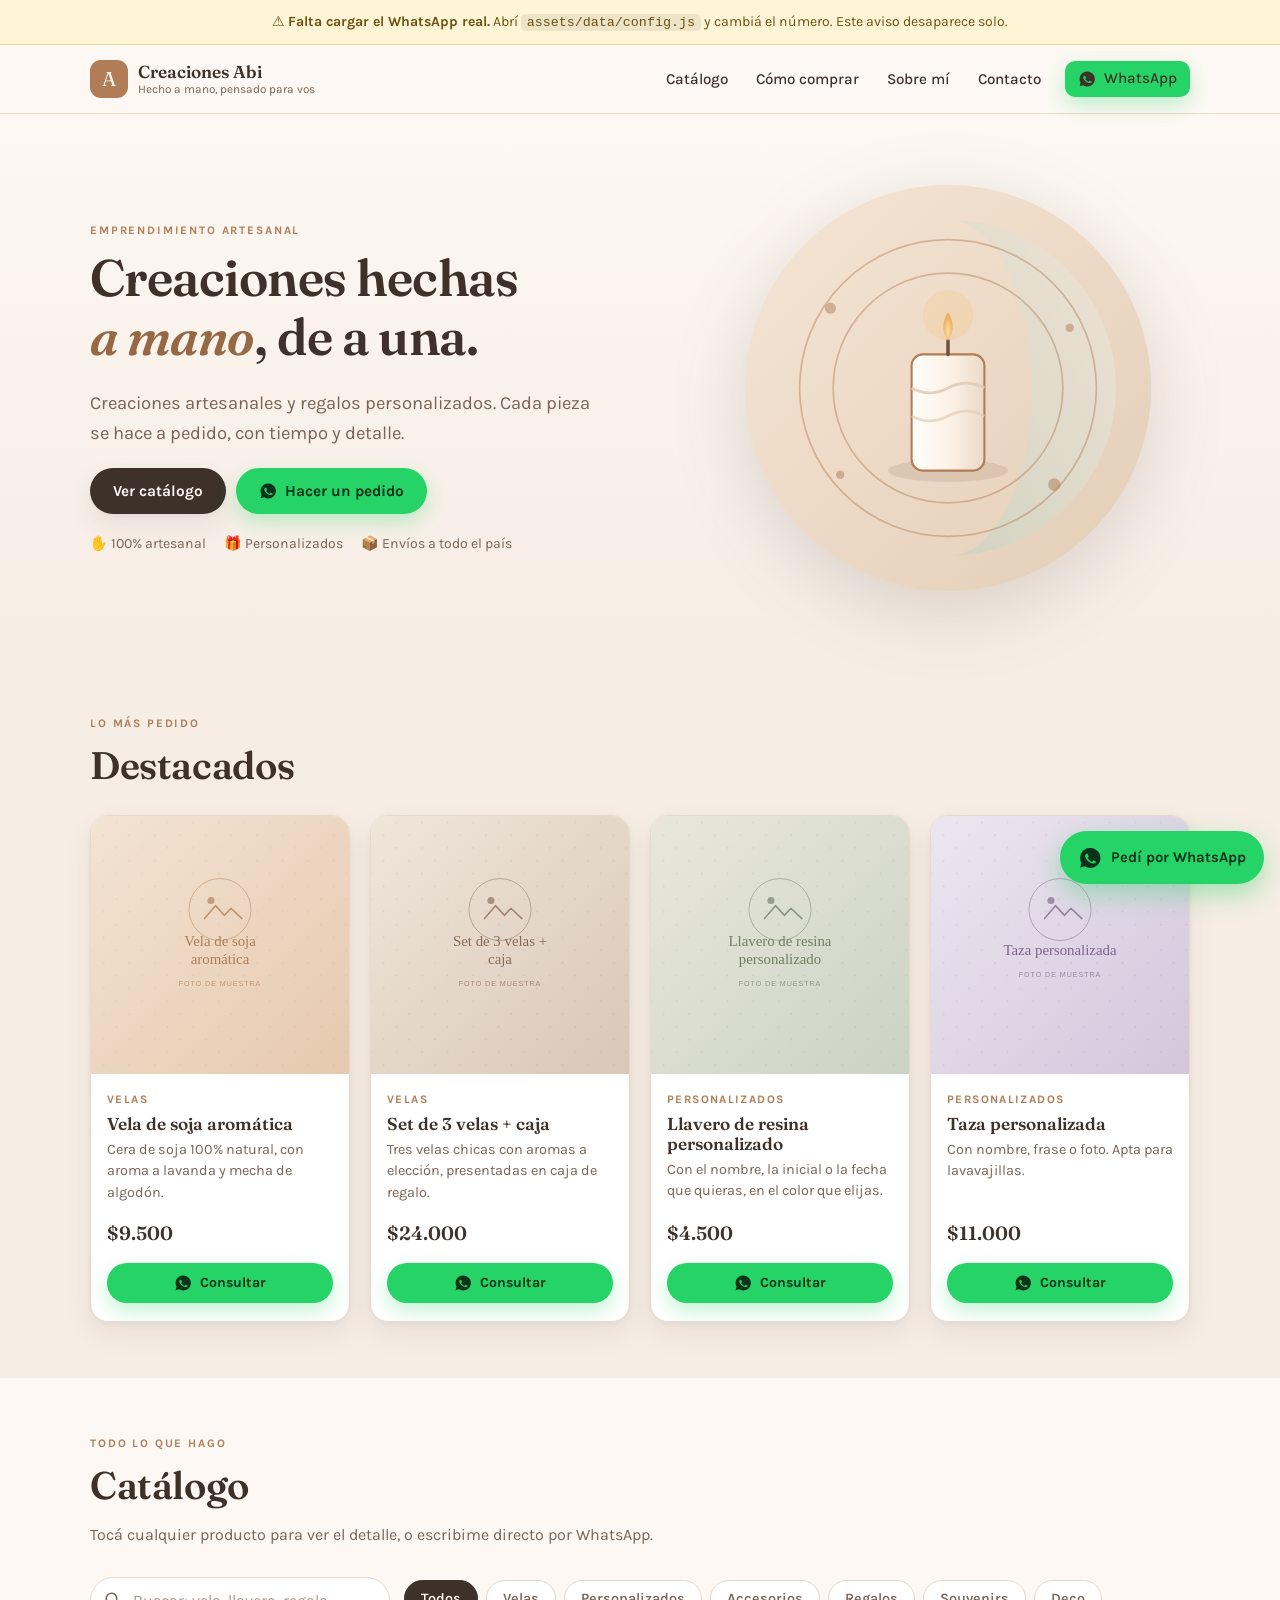
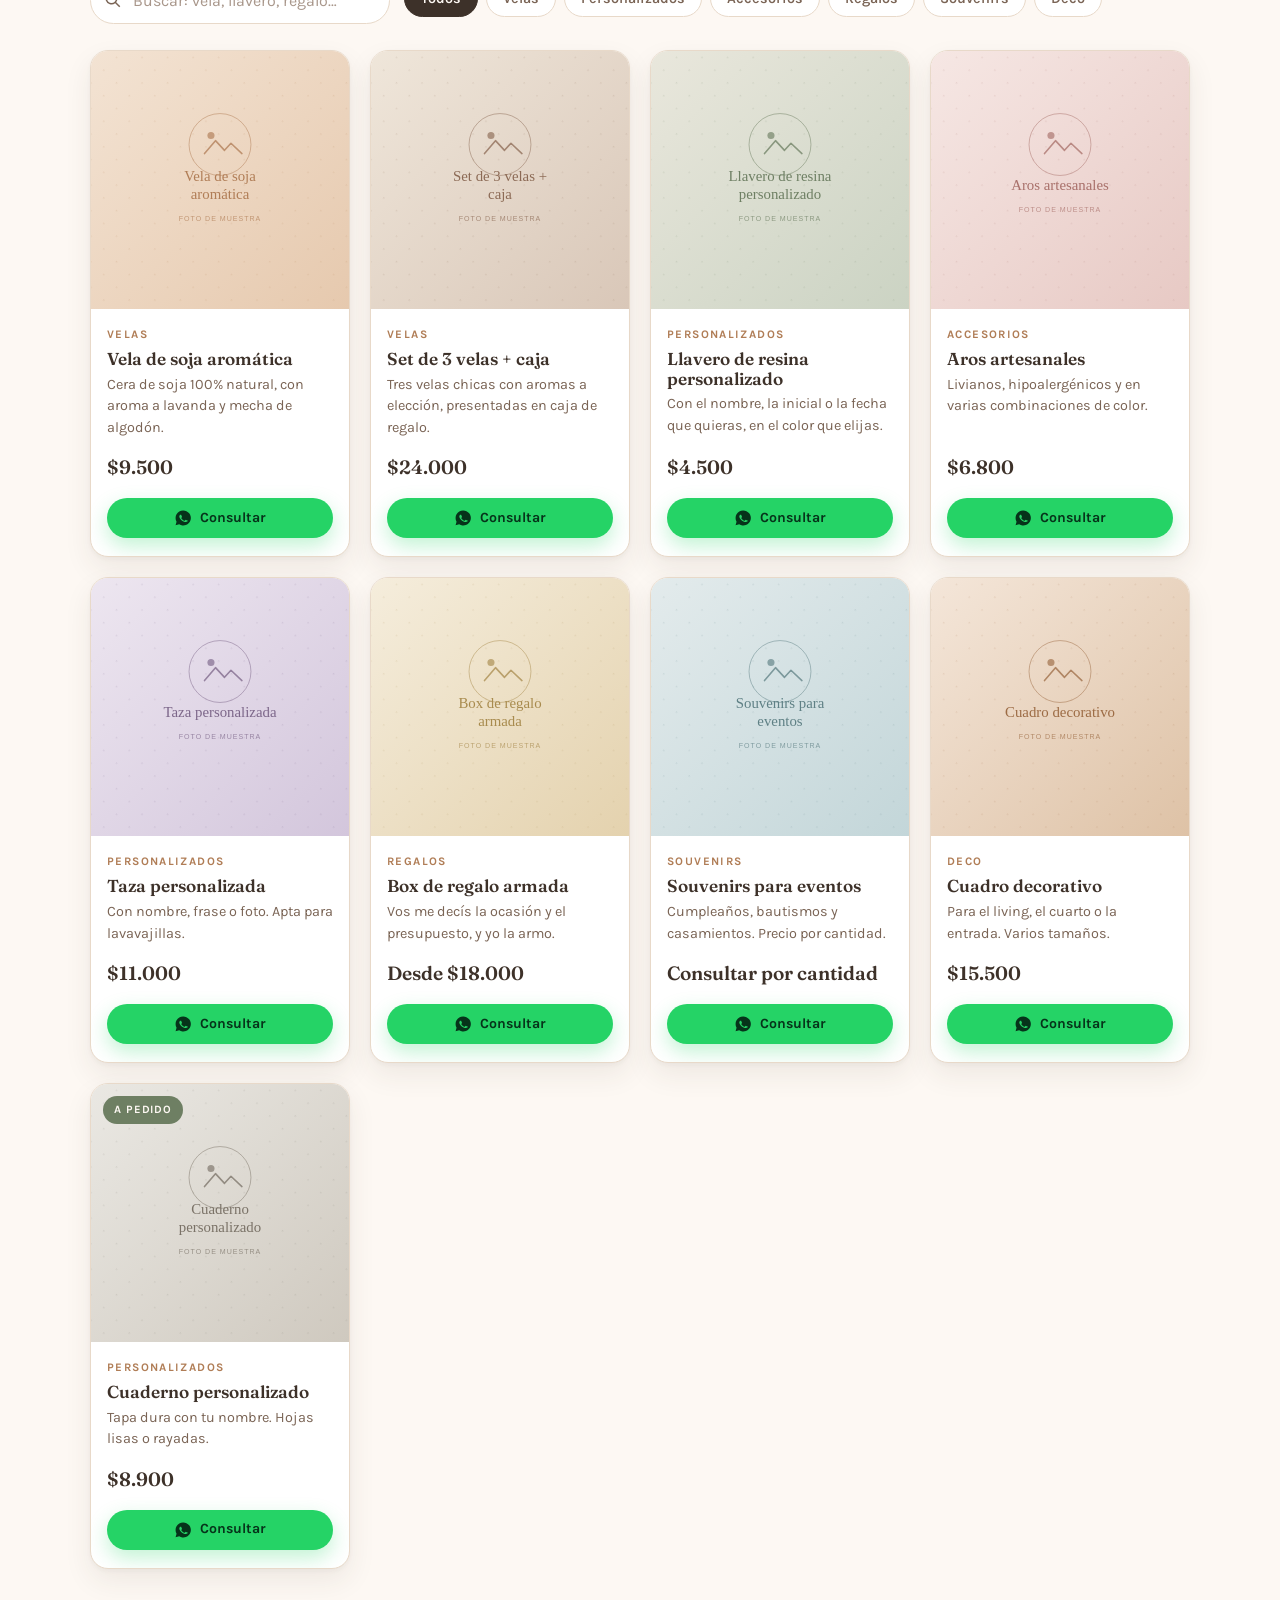
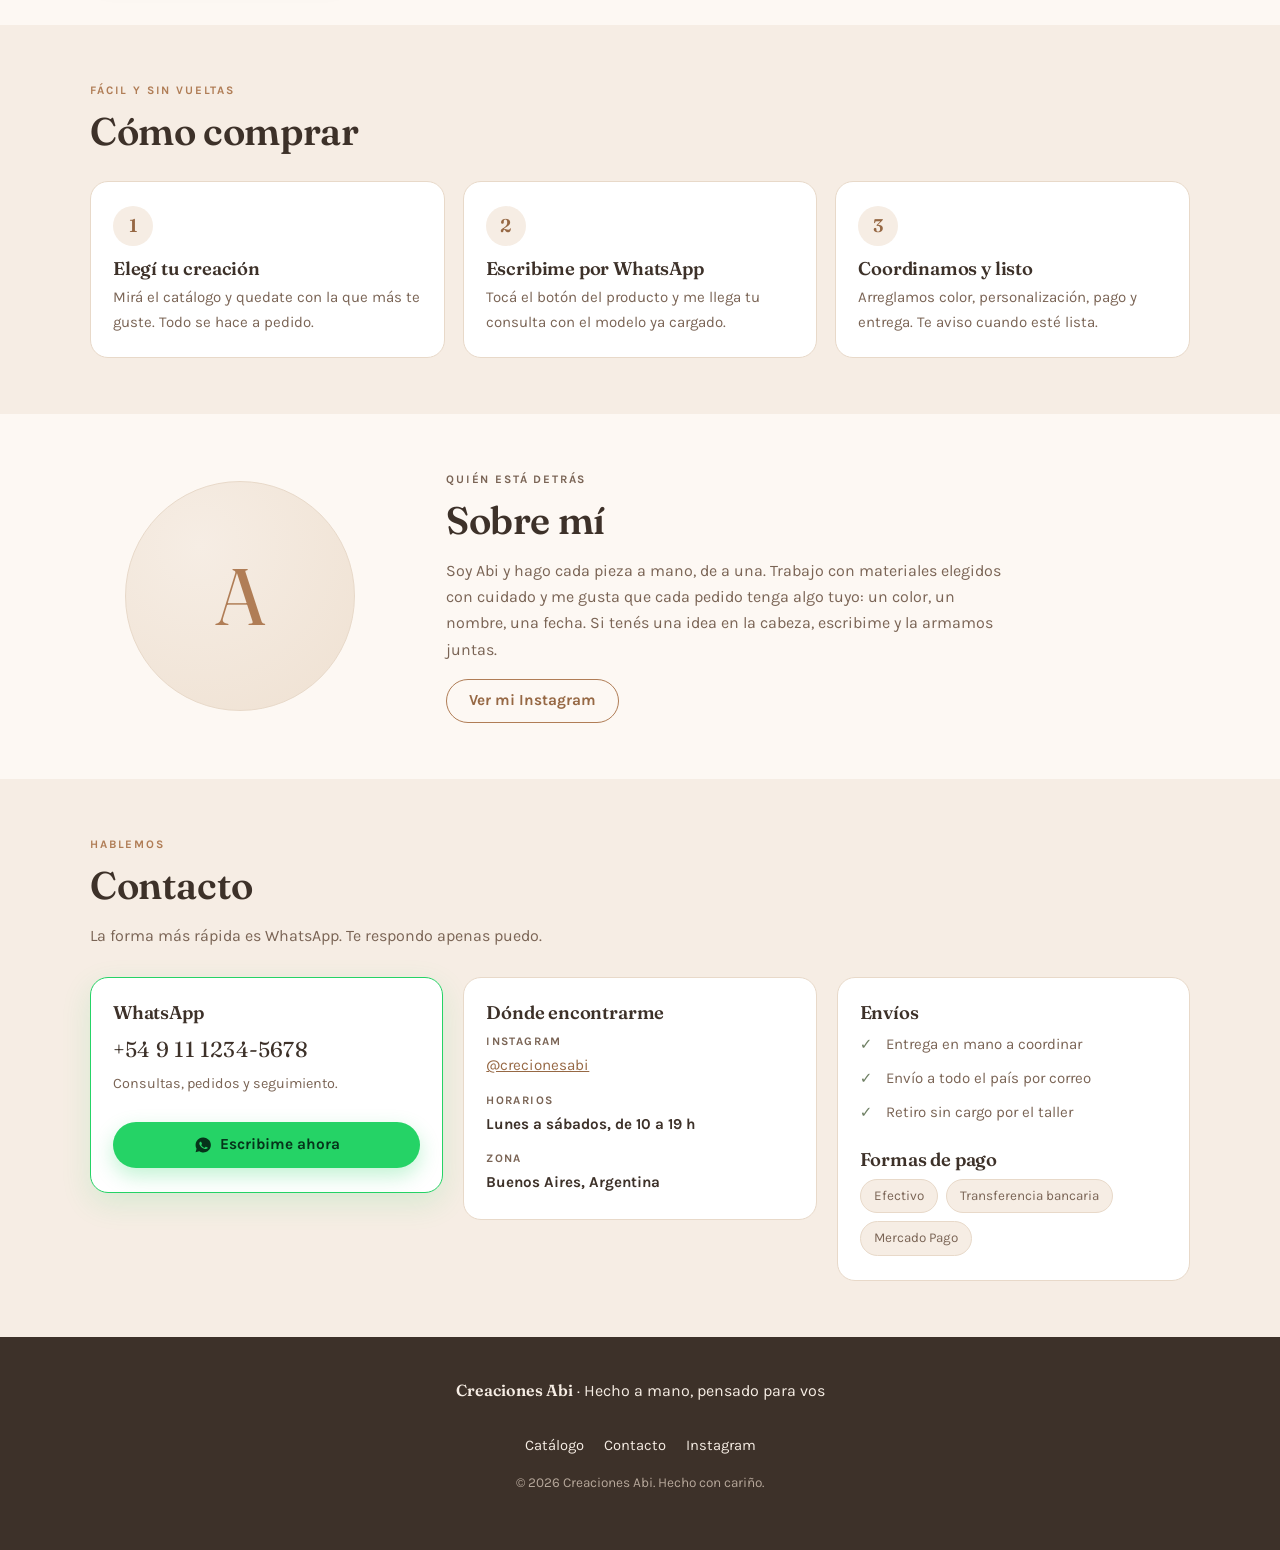
==== index.html @ c9ac09da "Sitio estático de catálogo con contacto por WhatsApp Página de una sola vista para el emprendimiento" ====
<!doctype html>
<html lang="es-AR">
<head>
<meta charset="utf-8">
<meta name="viewport" content="width=device-width, initial-scale=1, viewport-fit=cover">
<title>Creaciones Abi · Creaciones artesanales y regalos personalizados</title>
<meta name="description" content="Creaciones artesanales hechas a mano: velas, accesorios, personalizados y regalos. Pedidos y consultas por WhatsApp.">
<meta name="theme-color" content="#B07D56">
<link rel="icon" href="assets/img/favicon.svg" type="image/svg+xml">
<link rel="apple-touch-icon" href="assets/img/favicon.svg">
<link rel="canonical" href="https://creaciones-abi.vercel.app/">

<!-- Cómo se ve el link al compartirlo por WhatsApp / Instagram -->
<meta property="og:type" content="website">
<meta property="og:locale" content="es_AR">
<meta property="og:site_name" content="Creaciones Abi">
<meta property="og:title" content="Creaciones Abi · Hecho a mano, pensado para vos">
<meta property="og:description" content="Velas, accesorios y regalos personalizados hechos a mano. Mirá el catálogo y hacé tu pedido por WhatsApp.">
<meta property="og:url" content="https://creaciones-abi.vercel.app/">
<meta property="og:image" content="https://creaciones-abi.vercel.app/assets/img/og-image.svg">
<meta name="twitter:card" content="summary_large_image">

<link rel="preconnect" href="https://fonts.googleapis.com">
<link rel="preconnect" href="https://fonts.gstatic.com" crossorigin>
<link rel="stylesheet" href="https://fonts.googleapis.com/css2?family=Fraunces:opsz,wght@9..144,500;9..144,600&family=Karla:wght@400;500;600;700&display=swap">
<link rel="stylesheet" href="assets/css/styles.css">
</head>
<body>

<a class="skip-link" href="#catalogo">Ir al catálogo</a>

<!-- Aviso que solo se ve mientras el WhatsApp sea el de ejemplo -->
<div class="demo-banner" id="demoBanner" hidden>
  <p>⚠️ <strong>Falta cargar el WhatsApp real.</strong> Abrí <code>assets/data/config.js</code> y cambiá el número. Este aviso desaparece solo.</p>
</div>

<header class="site-header" id="inicio">
  <div class="container header-inner">
    <a class="brand" href="#inicio">
      <span class="brand-mark" aria-hidden="true">A</span>
      <span class="brand-text">
        <strong data-site="marca">Creaciones Abi</strong>
        <small data-site="tagline">Hecho a mano, pensado para vos</small>
      </span>
    </a>

    <button class="nav-toggle" id="navToggle" aria-expanded="false" aria-controls="navMenu" aria-label="Abrir menú">
      <span></span><span></span><span></span>
    </button>

    <nav class="nav" id="navMenu" aria-label="Navegación principal">
      <a href="#catalogo">Catálogo</a>
      <a href="#como-comprar">Cómo comprar</a>
      <a href="#sobre-mi">Sobre mí</a>
      <a href="#contacto">Contacto</a>
      <a class="btn btn-wa btn-sm" data-wa-general href="#contacto">
        <svg class="ico" viewBox="0 0 24 24" aria-hidden="true"><path d="M12 2a10 10 0 0 0-8.6 15l-1.3 4.6 4.8-1.3A10 10 0 1 0 12 2Zm5.5 14.2c-.2.6-1.2 1.2-1.7 1.2-.5.1-1 .2-3.2-.7-2.7-1.1-4.4-3.9-4.5-4-.1-.2-1-1.4-1-2.6s.6-1.8.9-2.1c.2-.2.5-.3.7-.3h.5c.2 0 .4 0 .6.5l.8 2c.1.2.1.4 0 .5l-.3.5-.4.4c-.1.1-.3.3-.1.6.2.3.8 1.3 1.7 2.1 1.1 1 2 1.3 2.3 1.4.3.1.4.1.6-.1l.9-1c.2-.2.4-.2.6-.1l2 .9c.2.1.4.2.4.3.1.1.1.5-.1 1Z"/></svg>
        WhatsApp
      </a>
    </nav>
  </div>
</header>

<main>

  <!-- ============ HERO ============ -->
  <section class="hero">
    <div class="container hero-inner">
      <div class="hero-copy">
        <p class="eyebrow">Emprendimiento artesanal</p>
        <h1>Creaciones hechas <em>a mano</em>, de a una.</h1>
        <p class="lead" data-site="descripcion">Creaciones artesanales y regalos personalizados. Cada pieza se hace a pedido, con tiempo y detalle.</p>
        <div class="hero-actions">
          <a class="btn btn-primary" href="#catalogo">Ver catálogo</a>
          <a class="btn btn-wa" data-wa-general href="#">
            <svg class="ico" viewBox="0 0 24 24" aria-hidden="true"><path d="M12 2a10 10 0 0 0-8.6 15l-1.3 4.6 4.8-1.3A10 10 0 1 0 12 2Zm5.5 14.2c-.2.6-1.2 1.2-1.7 1.2-.5.1-1 .2-3.2-.7-2.7-1.1-4.4-3.9-4.5-4-.1-.2-1-1.4-1-2.6s.6-1.8.9-2.1c.2-.2.5-.3.7-.3h.5c.2 0 .4 0 .6.5l.8 2c.1.2.1.4 0 .5l-.3.5-.4.4c-.1.1-.3.3-.1.6.2.3.8 1.3 1.7 2.1 1.1 1 2 1.3 2.3 1.4.3.1.4.1.6-.1l.9-1c.2-.2.4-.2.6-.1l2 .9c.2.1.4.2.4.3.1.1.1.5-.1 1Z"/></svg>
            Hacer un pedido
          </a>
        </div>
        <ul class="hero-badges">
          <li>✋ 100% artesanal</li>
          <li>🎁 Personalizados</li>
          <li>📦 Envíos a todo el país</li>
        </ul>
      </div>
      <div class="hero-art">
        <img src="assets/img/hero.svg" alt="" width="600" height="600" aria-hidden="true">
      </div>
    </div>
  </section>

  <!-- ============ DESTACADOS ============ -->
  <section class="section section-alt" id="destacados" hidden>
    <div class="container">
      <header class="section-head">
        <p class="eyebrow">Lo más pedido</p>
        <h2>Destacados</h2>
      </header>
      <div class="grid" id="gridDestacados"></div>
    </div>
  </section>

  <!-- ============ CATÁLOGO ============ -->
  <section class="section" id="catalogo">
    <div class="container">
      <header class="section-head">
        <p class="eyebrow">Todo lo que hago</p>
        <h2>Catálogo</h2>
        <p class="section-sub">Tocá cualquier producto para ver el detalle, o escribime directo por WhatsApp.</p>
      </header>

      <div class="toolbar">
        <div class="search">
          <svg class="ico" viewBox="0 0 24 24" aria-hidden="true"><path d="M10 2a8 8 0 1 0 4.9 14.3l5.4 5.4 1.4-1.4-5.4-5.4A8 8 0 0 0 10 2Zm0 2a6 6 0 1 1 0 12 6 6 0 0 1 0-12Z"/></svg>
          <label class="sr-only" for="buscador">Buscar productos</label>
          <input type="search" id="buscador" placeholder="Buscar: vela, llavero, regalo…" autocomplete="off">
        </div>
        <div class="filtros" id="filtros" role="group" aria-label="Filtrar por categoría"></div>
      </div>

      <div class="grid" id="gridCatalogo" aria-live="polite"></div>
      <p class="empty" id="sinResultados" hidden>No encontré nada con esa búsqueda. Probá con otra palabra o <a data-wa-general href="#">escribime por WhatsApp</a>.</p>
    </div>
  </section>

  <!-- ============ CÓMO COMPRAR ============ -->
  <section class="section section-alt" id="como-comprar">
    <div class="container">
      <header class="section-head">
        <p class="eyebrow">Fácil y sin vueltas</p>
        <h2>Cómo comprar</h2>
      </header>
      <ol class="pasos" id="pasos"></ol>
    </div>
  </section>

  <!-- ============ SOBRE MÍ ============ -->
  <section class="section" id="sobre-mi">
    <div class="container sobre-inner">
      <div class="sobre-art" aria-hidden="true"><span>A</span></div>
      <div class="sobre-copy">
        <p class="eyebrow">Quién está detrás</p>
        <h2>Sobre mí</h2>
        <p data-site="sobreMi"></p>
        <a class="btn btn-ghost" data-ig href="#" target="_blank" rel="noopener">Ver mi Instagram</a>
      </div>
    </div>
  </section>

  <!-- ============ CONTACTO ============ -->
  <section class="section section-contacto" id="contacto">
    <div class="container">
      <header class="section-head">
        <p class="eyebrow">Hablemos</p>
        <h2>Contacto</h2>
        <p class="section-sub">La forma más rápida es WhatsApp. Te respondo apenas puedo.</p>
      </header>

      <div class="contacto-grid">
        <div class="card-contacto destacada">
          <h3>WhatsApp</h3>
          <p class="wa-num" data-wa-display>—</p>
          <p class="muted">Consultas, pedidos y seguimiento.</p>
          <a class="btn btn-wa btn-block" data-wa-general href="#">
            <svg class="ico" viewBox="0 0 24 24" aria-hidden="true"><path d="M12 2a10 10 0 0 0-8.6 15l-1.3 4.6 4.8-1.3A10 10 0 1 0 12 2Zm5.5 14.2c-.2.6-1.2 1.2-1.7 1.2-.5.1-1 .2-3.2-.7-2.7-1.1-4.4-3.9-4.5-4-.1-.2-1-1.4-1-2.6s.6-1.8.9-2.1c.2-.2.5-.3.7-.3h.5c.2 0 .4 0 .6.5l.8 2c.1.2.1.4 0 .5l-.3.5-.4.4c-.1.1-.3.3-.1.6.2.3.8 1.3 1.7 2.1 1.1 1 2 1.3 2.3 1.4.3.1.4.1.6-.1l.9-1c.2-.2.4-.2.6-.1l2 .9c.2.1.4.2.4.3.1.1.1.5-.1 1Z"/></svg>
            Escribime ahora
          </a>
        </div>

        <div class="card-contacto">
          <h3>Dónde encontrarme</h3>
          <ul class="datos">
            <li><span>Instagram</span> <a data-ig href="#" target="_blank" rel="noopener">@crecionesabi</a></li>
            <li><span>Horarios</span> <b data-site="horarios"></b></li>
            <li><span>Zona</span> <b data-site="ubicacion"></b></li>
            <li data-email-row hidden><span>Email</span> <a data-email href="#"></a></li>
          </ul>
        </div>

        <div class="card-contacto">
          <h3>Envíos</h3>
          <ul class="checks" id="listaEnvios"></ul>
          <h3 class="mt">Formas de pago</h3>
          <ul class="chips" id="listaPagos"></ul>
        </div>
      </div>
    </div>
  </section>
</main>

<footer class="site-footer">
  <div class="container footer-inner">
    <p><strong data-site="marca"></strong> · <span data-site="tagline"></span></p>
    <nav class="footer-links" aria-label="Enlaces del pie">
      <a href="#catalogo">Catálogo</a>
      <a href="#contacto">Contacto</a>
      <a data-ig href="#" target="_blank" rel="noopener">Instagram</a>
    </nav>
    <p class="muted small">© <span id="anio"></span> <span data-site="marca"></span>. Hecho con cariño.</p>
  </div>
</footer>

<!-- Botón flotante de WhatsApp -->
<a class="fab-wa" data-wa-general href="#" aria-label="Escribir por WhatsApp">
  <svg viewBox="0 0 24 24" aria-hidden="true"><path d="M12 2a10 10 0 0 0-8.6 15l-1.3 4.6 4.8-1.3A10 10 0 1 0 12 2Zm5.5 14.2c-.2.6-1.2 1.2-1.7 1.2-.5.1-1 .2-3.2-.7-2.7-1.1-4.4-3.9-4.5-4-.1-.2-1-1.4-1-2.6s.6-1.8.9-2.1c.2-.2.5-.3.7-.3h.5c.2 0 .4 0 .6.5l.8 2c.1.2.1.4 0 .5l-.3.5-.4.4c-.1.1-.3.3-.1.6.2.3.8 1.3 1.7 2.1 1.1 1 2 1.3 2.3 1.4.3.1.4.1.6-.1l.9-1c.2-.2.4-.2.6-.1l2 .9c.2.1.4.2.4.3.1.1.1.5-.1 1Z"/></svg>
  <span>Pedí por WhatsApp</span>
</a>

<!-- Detalle del producto -->
<div class="modal" id="modal" hidden>
  <div class="modal-backdrop" data-cerrar></div>
  <div class="modal-box" role="dialog" aria-modal="true" aria-labelledby="modalTitulo">
    <button class="modal-close" data-cerrar aria-label="Cerrar">&times;</button>
    <div class="modal-media"><img id="modalImg" src="" alt=""></div>
    <div class="modal-body">
      <p class="cat" id="modalCat"></p>
      <h3 id="modalTitulo"></h3>
      <p class="precio" id="modalPrecio"></p>
      <p id="modalDetalle"></p>
      <ul class="chips" id="modalTags"></ul>
      <a class="btn btn-wa btn-block" id="modalWa" href="#">
        <svg class="ico" viewBox="0 0 24 24" aria-hidden="true"><path d="M12 2a10 10 0 0 0-8.6 15l-1.3 4.6 4.8-1.3A10 10 0 1 0 12 2Zm5.5 14.2c-.2.6-1.2 1.2-1.7 1.2-.5.1-1 .2-3.2-.7-2.7-1.1-4.4-3.9-4.5-4-.1-.2-1-1.4-1-2.6s.6-1.8.9-2.1c.2-.2.5-.3.7-.3h.5c.2 0 .4 0 .6.5l.8 2c.1.2.1.4 0 .5l-.3.5-.4.4c-.1.1-.3.3-.1.6.2.3.8 1.3 1.7 2.1 1.1 1 2 1.3 2.3 1.4.3.1.4.1.6-.1l.9-1c.2-.2.4-.2.6-.1l2 .9c.2.1.4.2.4.3.1.1.1.5-.1 1Z"/></svg>
        Consultar por WhatsApp
      </a>
    </div>
  </div>
</div>

<script src="assets/data/config.js"></script>
<script src="assets/data/productos.js"></script>
<script src="assets/js/app.js"></script>
</body>
</html>
---- assets/css/styles.css ----
/* =============================================================
   Creaciones Abi — hoja de estilos
   Paleta y medidas en las variables de :root (línea de abajo).
   Cambiando esos colores cambia todo el sitio de una.
   ============================================================= */

:root {
  --crema:        #FDF8F3;
  --crema-2:      #F6EDE4;
  --crema-3:      #EFE1D2;
  --terracota:    #B07D56;
  --terracota-2:  #966844;
  --tinta:        #3D3129;
  --tinta-suave:  #7A6455;
  --salvia:       #6E7F63;
  --wa:           #25D366;
  --wa-2:         #14a84a;
  --blanco:       #FFFFFF;
  --borde:        #E8D9C9;

  --radio:        18px;
  --radio-sm:     12px;
  --sombra:       0 2px 4px rgba(61,49,41,.04), 0 12px 28px rgba(61,49,41,.08);
  --sombra-alta:  0 8px 16px rgba(61,49,41,.08), 0 24px 48px rgba(61,49,41,.14);
  --ancho:        1140px;
  --header-h:     68px;

  --sans: "Karla", system-ui, -apple-system, "Segoe UI", Roboto, sans-serif;
  --serif: "Fraunces", Georgia, "Times New Roman", serif;

  color-scheme: light;
}

*, *::before, *::after { box-sizing: border-box; }

html { scroll-behavior: smooth; scroll-padding-top: calc(var(--header-h) + 12px); }
@media (prefers-reduced-motion: reduce) {
  html { scroll-behavior: auto; }
  *, *::before, *::after { animation-duration: .001ms !important; transition-duration: .001ms !important; }
}

body {
  margin: 0;
  font-family: var(--sans);
  font-size: 16px;
  line-height: 1.65;
  color: var(--tinta);
  background: var(--crema);
  -webkit-font-smoothing: antialiased;
}

img { max-width: 100%; display: block; height: auto; }
a { color: var(--terracota-2); }
h1, h2, h3 { font-family: var(--serif); font-weight: 600; line-height: 1.15; margin: 0 0 .4em; letter-spacing: -.01em; }
h1 { font-size: clamp(1.9rem, 5.6vw, 3.2rem); text-wrap: balance; }
h2 { font-size: clamp(1.6rem, 4.2vw, 2.4rem); }
h3 { font-size: 1.15rem; }
p  { margin: 0 0 1rem; }
[hidden] { display: none !important; }

.container { width: 100%; max-width: var(--ancho); margin-inline: auto; padding-inline: 20px; }
.sr-only {
  position: absolute; width: 1px; height: 1px; padding: 0; margin: -1px;
  overflow: hidden; clip: rect(0 0 0 0); white-space: nowrap; border: 0;
}
.muted { color: var(--tinta-suave); }
.small { font-size: .85rem; }
.mt { margin-top: 1.5rem; }

.skip-link {
  position: absolute; left: -9999px; top: 0; z-index: 200;
  background: var(--tinta); color: var(--crema); padding: 10px 16px; border-radius: 0 0 8px 0;
}
.skip-link:focus { left: 0; }

:focus-visible { outline: 3px solid var(--terracota); outline-offset: 3px; border-radius: 4px; }

/* ---------- Aviso de demo ---------- */
.demo-banner {
  background: #FFF4D6; border-bottom: 1px solid #EBD79A; color: #6B5312;
  font-size: .88rem; text-align: center; padding: 10px 16px;
}
.demo-banner p { margin: 0; }
.demo-banner code { background: rgba(0,0,0,.07); padding: 1px 6px; border-radius: 5px; font-size: .95em; }

/* ---------- Header ---------- */
.site-header {
  position: sticky; top: 0; z-index: 90;
  background: rgba(253,248,243,.9);
  backdrop-filter: saturate(140%) blur(10px);
  border-bottom: 1px solid var(--borde);
}
.header-inner {
  min-height: var(--header-h);
  display: flex; align-items: center; justify-content: space-between; gap: 12px;
}
.brand { display: flex; align-items: center; gap: 10px; text-decoration: none; color: inherit; }
.brand-mark {
  width: 38px; height: 38px; flex: 0 0 38px; border-radius: 11px;
  background: var(--terracota); color: var(--crema);
  display: grid; place-items: center;
  font-family: var(--serif); font-size: 1.25rem; line-height: 1;
}
.brand-text { display: flex; flex-direction: column; line-height: 1.2; }
.brand-text strong { font-family: var(--serif); font-size: 1.08rem; font-weight: 600; }
.brand-text small { color: var(--tinta-suave); font-size: .74rem; }

.nav-toggle {
  display: grid; place-content: center; gap: 5px;
  width: 44px; height: 44px; padding: 0;
  background: transparent; border: 1px solid var(--borde); border-radius: 12px; cursor: pointer;
}
.nav-toggle span { display: block; width: 20px; height: 2px; background: var(--tinta); border-radius: 2px; transition: transform .25s, opacity .2s; }
.nav-toggle[aria-expanded="true"] span:nth-child(1) { transform: translateY(7px) rotate(45deg); }
.nav-toggle[aria-expanded="true"] span:nth-child(2) { opacity: 0; }
.nav-toggle[aria-expanded="true"] span:nth-child(3) { transform: translateY(-7px) rotate(-45deg); }

.nav {
  display: none;
  position: absolute; left: 0; right: 0; top: 100%;
  background: var(--crema); border-bottom: 1px solid var(--borde);
  padding: 12px 20px 20px;
  flex-direction: column; gap: 4px;
  box-shadow: var(--sombra);
}
.nav.abierto { display: flex; }
.nav a {
  text-decoration: none; color: var(--tinta); font-weight: 500;
  padding: 11px 6px; border-radius: 10px;
}
.nav a:hover { background: var(--crema-2); }
.nav .btn { margin-top: 8px; justify-content: center; }

@media (min-width: 880px) {
  .nav-toggle { display: none; }
  .nav {
    display: flex; position: static; flex-direction: row; align-items: center; gap: 4px;
    background: transparent; border: 0; padding: 0; box-shadow: none;
  }
  .nav a { padding: 8px 12px; font-size: .95rem; }
  .nav .btn { margin-top: 0; margin-left: 8px; }
}

/* ---------- Botones ---------- */
.btn {
  display: inline-flex; align-items: center; justify-content: center; gap: 8px;
  padding: 13px 22px; border: 1px solid transparent; border-radius: 999px;
  font-family: var(--sans); font-weight: 700; font-size: .96rem; line-height: 1;
  text-decoration: none; cursor: pointer;
  transition: transform .18s ease, box-shadow .18s ease, background-color .18s ease;
}
.btn:hover { transform: translateY(-2px); }
.btn:active { transform: translateY(0); }
.btn .ico { width: 18px; height: 18px; fill: currentColor; flex: 0 0 18px; }
.btn-sm { padding: 10px 16px; font-size: .88rem; }
.btn-block { width: 100%; }
.btn-primary { background: var(--tinta); color: var(--crema); box-shadow: var(--sombra); }
.btn-primary:hover { background: #2E241D; }
.btn-wa { background: var(--wa); color: #06331a; box-shadow: 0 8px 20px rgba(37,211,102,.28); }
.btn-wa:hover { background: var(--wa-2); color: #fff; }
.btn-ghost { background: transparent; border-color: var(--terracota); color: var(--terracota-2); }
.btn-ghost:hover { background: var(--crema-2); }

/* ---------- Hero ---------- */
.hero { padding: 34px 0 40px; background: linear-gradient(180deg, var(--crema) 0%, var(--crema-2) 100%); }
.hero-inner { display: grid; gap: 20px; align-items: center; }
.eyebrow {
  text-transform: uppercase; letter-spacing: .16em; font-size: .72rem; font-weight: 700;
  color: var(--terracota); margin: 0 0 .6rem;
}
.hero h1 em { font-style: italic; color: var(--terracota-2); white-space: nowrap; }
.lead { font-size: clamp(1rem, 2.4vw, 1.15rem); color: var(--tinta-suave); max-width: 46ch; }
.hero-actions { display: flex; flex-wrap: wrap; gap: 10px; margin: 20px 0 18px; }
.hero-actions .btn { flex: 1 1 100%; }
@media (min-width: 560px) { .hero-actions .btn { flex: 0 0 auto; } }
.hero-badges {
  list-style: none; margin: 0; padding: 0;
  display: flex; flex-wrap: wrap; gap: 10px 18px;
  font-size: .88rem; color: var(--tinta-suave);
}
.hero-art { order: -1; justify-self: center; width: 150px; }
.hero-art img { filter: drop-shadow(0 18px 36px rgba(61,49,41,.16)); }

@media (min-width: 620px) {
  .hero { padding: 48px 0 52px; }
  .hero-art { width: 210px; }
}
@media (min-width: 880px) {
  .hero { padding: 64px 0 60px; }
  .hero-inner { grid-template-columns: 1.08fr .92fr; gap: 48px; }
  .hero-art { order: 0; width: 100%; max-width: 420px; }
}

/* ---------- Secciones ---------- */
.section { padding: 56px 0; }
.section-alt { background: var(--crema-2); }
.section-head { max-width: 62ch; margin-bottom: 28px; }
.section-sub { color: var(--tinta-suave); margin: 0; }

/* ---------- Toolbar del catálogo ---------- */
.toolbar { display: grid; gap: 14px; margin-bottom: 26px; }
.search { position: relative; }
.search .ico {
  position: absolute; left: 14px; top: 50%; transform: translateY(-50%);
  width: 18px; height: 18px; fill: var(--tinta-suave); pointer-events: none;
}
.search input {
  width: 100%; padding: 13px 16px 13px 42px;
  font-family: var(--sans); font-size: 1rem; color: var(--tinta);
  background: var(--blanco); border: 1px solid var(--borde); border-radius: 999px;
}
.search input::placeholder { color: #A8968A; }
.filtros { display: flex; gap: 8px; overflow-x: auto; padding-bottom: 4px; -webkit-overflow-scrolling: touch; }
.filtros::-webkit-scrollbar { height: 4px; }
.filtros::-webkit-scrollbar-thumb { background: var(--crema-3); border-radius: 4px; }
.chip-filtro {
  flex: 0 0 auto; padding: 9px 16px; border-radius: 999px; cursor: pointer;
  background: var(--blanco); border: 1px solid var(--borde);
  font-family: var(--sans); font-size: .9rem; font-weight: 600; color: var(--tinta-suave);
  transition: background-color .18s, color .18s, border-color .18s;
}
.chip-filtro:hover { border-color: var(--terracota); color: var(--terracota-2); }
.chip-filtro[aria-pressed="true"] { background: var(--tinta); border-color: var(--tinta); color: var(--crema); }

@media (min-width: 720px) {
  .toolbar { grid-template-columns: 300px 1fr; align-items: center; }
}

/* ---------- Grilla de productos ---------- */
.grid {
  display: grid; gap: 14px;
  grid-template-columns: repeat(auto-fill, minmax(min(100%, 150px), 1fr));
}
@media (min-width: 600px) {
  .grid { gap: 20px; grid-template-columns: repeat(auto-fill, minmax(min(100%, 235px), 1fr)); }
}

.card {
  display: flex; flex-direction: column;
  background: var(--blanco); border: 1px solid var(--borde); border-radius: var(--radio);
  overflow: hidden; box-shadow: var(--sombra);
  transition: transform .2s ease, box-shadow .2s ease;
}
.card:hover { transform: translateY(-4px); box-shadow: var(--sombra-alta); }
.card-media { position: relative; aspect-ratio: 1 / 1; background: var(--crema-2); overflow: hidden; }
.card-media img { width: 100%; height: 100%; object-fit: cover; transition: transform .35s ease; }
.card:hover .card-media img { transform: scale(1.04); }
.card-media button {
  position: absolute; inset: 0; width: 100%; height: 100%;
  background: transparent; border: 0; cursor: pointer; padding: 0;
}
.etiqueta {
  position: absolute; top: 12px; left: 12px; z-index: 2;
  background: var(--tinta); color: var(--crema);
  font-size: .7rem; font-weight: 700; letter-spacing: .08em; text-transform: uppercase;
  padding: 5px 11px; border-radius: 999px;
}
.etiqueta.pedido { background: var(--salvia); }
.card-body { display: flex; flex-direction: column; flex: 1; padding: 13px 13px 15px; }
.card-cat { font-size: .66rem; text-transform: uppercase; letter-spacing: .1em; color: var(--terracota); font-weight: 700; margin: 0 0 5px; }
.card-titulo { font-size: 1rem; margin: 0 0 5px; }
.card-titulo button {
  background: none; border: 0; padding: 0; cursor: pointer; text-align: left;
  font: inherit; color: inherit;
}
.card-titulo button:hover { color: var(--terracota-2); }
.card-desc {
  flex: 1; font-size: .84rem; line-height: 1.5; color: var(--tinta-suave); margin: 0 0 12px;
  display: -webkit-box; -webkit-box-orient: vertical; -webkit-line-clamp: 3; overflow: hidden;
}
.precio { font-family: var(--serif); font-size: 1.08rem; font-weight: 600; color: var(--tinta); margin: 0 0 12px; }
.precio small { font-family: var(--sans); font-size: .78rem; font-weight: 500; color: var(--tinta-suave); }
.card .btn { margin-top: auto; padding-inline: 12px; }
@media (min-width: 600px) {
  .card-body { padding: 16px 16px 18px; }
  .card-cat { font-size: .72rem; letter-spacing: .12em; }
  .card-titulo { font-size: 1.08rem; }
  .card-desc { font-size: .9rem; margin-bottom: 14px; }
  .precio { font-size: 1.2rem; margin-bottom: 14px; }
}

.empty { text-align: center; color: var(--tinta-suave); padding: 36px 0; }

/* ---------- Pasos ---------- */
.pasos { list-style: none; counter-reset: paso; margin: 0; padding: 0; display: grid; gap: 18px; }
.pasos li {
  counter-increment: paso;
  background: var(--blanco); border: 1px solid var(--borde); border-radius: var(--radio);
  padding: 24px 22px 22px; position: relative;
}
.pasos li::before {
  content: counter(paso);
  display: grid; place-items: center;
  width: 40px; height: 40px; margin-bottom: 12px;
  background: var(--crema-2); color: var(--terracota-2); border-radius: 50%;
  font-family: var(--serif); font-size: 1.15rem; font-weight: 600;
}
.pasos h3 { margin-bottom: .3em; }
.pasos p { margin: 0; color: var(--tinta-suave); font-size: .94rem; }
@media (min-width: 760px) { .pasos { grid-template-columns: repeat(3, 1fr); } }

/* ---------- Sobre mí ---------- */
.sobre-inner { display: grid; gap: 28px; align-items: center; }
.sobre-art {
  justify-self: center;
  width: min(230px, 65vw); aspect-ratio: 1; border-radius: 50%;
  background: radial-gradient(circle at 32% 28%, var(--crema-2), var(--crema-3));
  border: 1px solid var(--borde);
  display: grid; place-items: center;
}
.sobre-art span { font-family: var(--serif); font-size: 5rem; color: var(--terracota); }
.sobre-copy p { color: var(--tinta-suave); max-width: 56ch; }
@media (min-width: 880px) { .sobre-inner { grid-template-columns: 300px 1fr; gap: 56px; } }

/* ---------- Contacto ---------- */
.section-contacto { background: var(--crema-2); }
.contacto-grid { display: grid; gap: 20px; }
@media (min-width: 880px) { .contacto-grid { grid-template-columns: repeat(3, 1fr); align-items: start; } }

.card-contacto {
  background: var(--blanco); border: 1px solid var(--borde);
  border-radius: var(--radio); padding: 24px 22px;
}
.card-contacto.destacada { border-color: var(--wa); box-shadow: 0 10px 30px rgba(37,211,102,.14); }
.card-contacto h3 { margin-bottom: .5em; }
.wa-num { font-family: var(--serif); font-size: 1.35rem; margin: 0 0 .2em; letter-spacing: .01em; }
.card-contacto .muted { font-size: .9rem; }
.card-contacto .btn { margin-top: 10px; }

.datos { list-style: none; margin: 0; padding: 0; display: grid; gap: 12px; }
.datos li { display: grid; gap: 2px; font-size: .95rem; }
.datos span { font-size: .72rem; text-transform: uppercase; letter-spacing: .12em; color: var(--tinta-suave); font-weight: 700; }

.checks { list-style: none; margin: 0; padding: 0; display: grid; gap: 9px; font-size: .94rem; }
.checks li { padding-left: 26px; position: relative; color: var(--tinta-suave); }
.checks li::before {
  content: "✓"; position: absolute; left: 0; top: 0;
  color: var(--salvia); font-weight: 700;
}
.chips { list-style: none; margin: 0; padding: 0; display: flex; flex-wrap: wrap; gap: 8px; }
.chips li {
  background: var(--crema-2); border: 1px solid var(--borde); border-radius: 999px;
  padding: 5px 13px; font-size: .84rem; color: var(--tinta-suave);
}

/* ---------- Footer ---------- */
.site-footer { background: var(--tinta); color: var(--crema-2); padding: 40px 0 92px; }
.footer-inner { display: grid; gap: 14px; text-align: center; }
.site-footer strong { font-family: var(--serif); font-weight: 600; }
.site-footer .muted { color: #B6A79A; }
.footer-links { display: flex; justify-content: center; flex-wrap: wrap; gap: 8px 20px; }
.footer-links a { color: var(--crema-2); text-decoration: none; font-size: .92rem; }
.footer-links a:hover { text-decoration: underline; }
@media (min-width: 880px) { .site-footer { padding-bottom: 40px; } }

/* ---------- Botón flotante ---------- */
.fab-wa {
  position: fixed; z-index: 80;
  right: 16px; bottom: calc(16px + env(safe-area-inset-bottom, 0px));
  display: inline-flex; align-items: center; gap: 9px;
  padding: 14px 18px; border-radius: 999px;
  background: var(--wa); color: #06331a; text-decoration: none;
  font-weight: 700; font-size: .93rem;
  box-shadow: 0 10px 26px rgba(37,211,102,.4);
  transition: transform .2s ease;
}
.fab-wa:hover { transform: translateY(-3px); }
.fab-wa svg { width: 24px; height: 24px; fill: currentColor; flex: 0 0 24px; }
@media (max-width: 560px) {
  .fab-wa { padding: 15px; }
  .fab-wa span { display: none; }
}

/* ---------- Modal ---------- */
.modal { position: fixed; inset: 0; z-index: 120; display: grid; place-items: center; padding: 16px; }
.modal-backdrop { position: absolute; inset: 0; background: rgba(40,30,22,.62); backdrop-filter: blur(3px); }
.modal-box {
  position: relative; z-index: 1;
  width: min(900px, 100%); max-height: 92vh; overflow: auto;
  background: var(--crema); border-radius: var(--radio); box-shadow: var(--sombra-alta);
  display: grid;
  animation: aparecer .22s ease;
}
@keyframes aparecer { from { opacity: 0; transform: translateY(14px); } to { opacity: 1; transform: none; } }
.modal-close {
  position: absolute; top: 10px; right: 10px; z-index: 3;
  width: 40px; height: 40px; border: 0; border-radius: 50%;
  background: rgba(253,248,243,.92); color: var(--tinta);
  font-size: 1.7rem; line-height: 1; cursor: pointer;
  box-shadow: var(--sombra);
}
.modal-media { aspect-ratio: 4 / 3; background: var(--crema-2); overflow: hidden; }
.modal-media img { width: 100%; height: 100%; object-fit: cover; }
.modal-body { padding: 22px 22px 26px; }
.modal-body .cat { font-size: .72rem; text-transform: uppercase; letter-spacing: .12em; color: var(--terracota); font-weight: 700; margin: 0 0 6px; }
.modal-body h3 { font-size: clamp(1.3rem, 4vw, 1.7rem); }
.modal-body > p:not(.cat):not(.precio) { color: var(--tinta-suave); }
.modal-body .chips { margin-bottom: 20px; }
body.sin-scroll { overflow: hidden; }
@media (min-width: 760px) {
  .modal-box { grid-template-columns: 1fr 1fr; }
  .modal-media { aspect-ratio: auto; height: 100%; }
  .modal-body { padding: 34px 32px; align-self: center; }
}
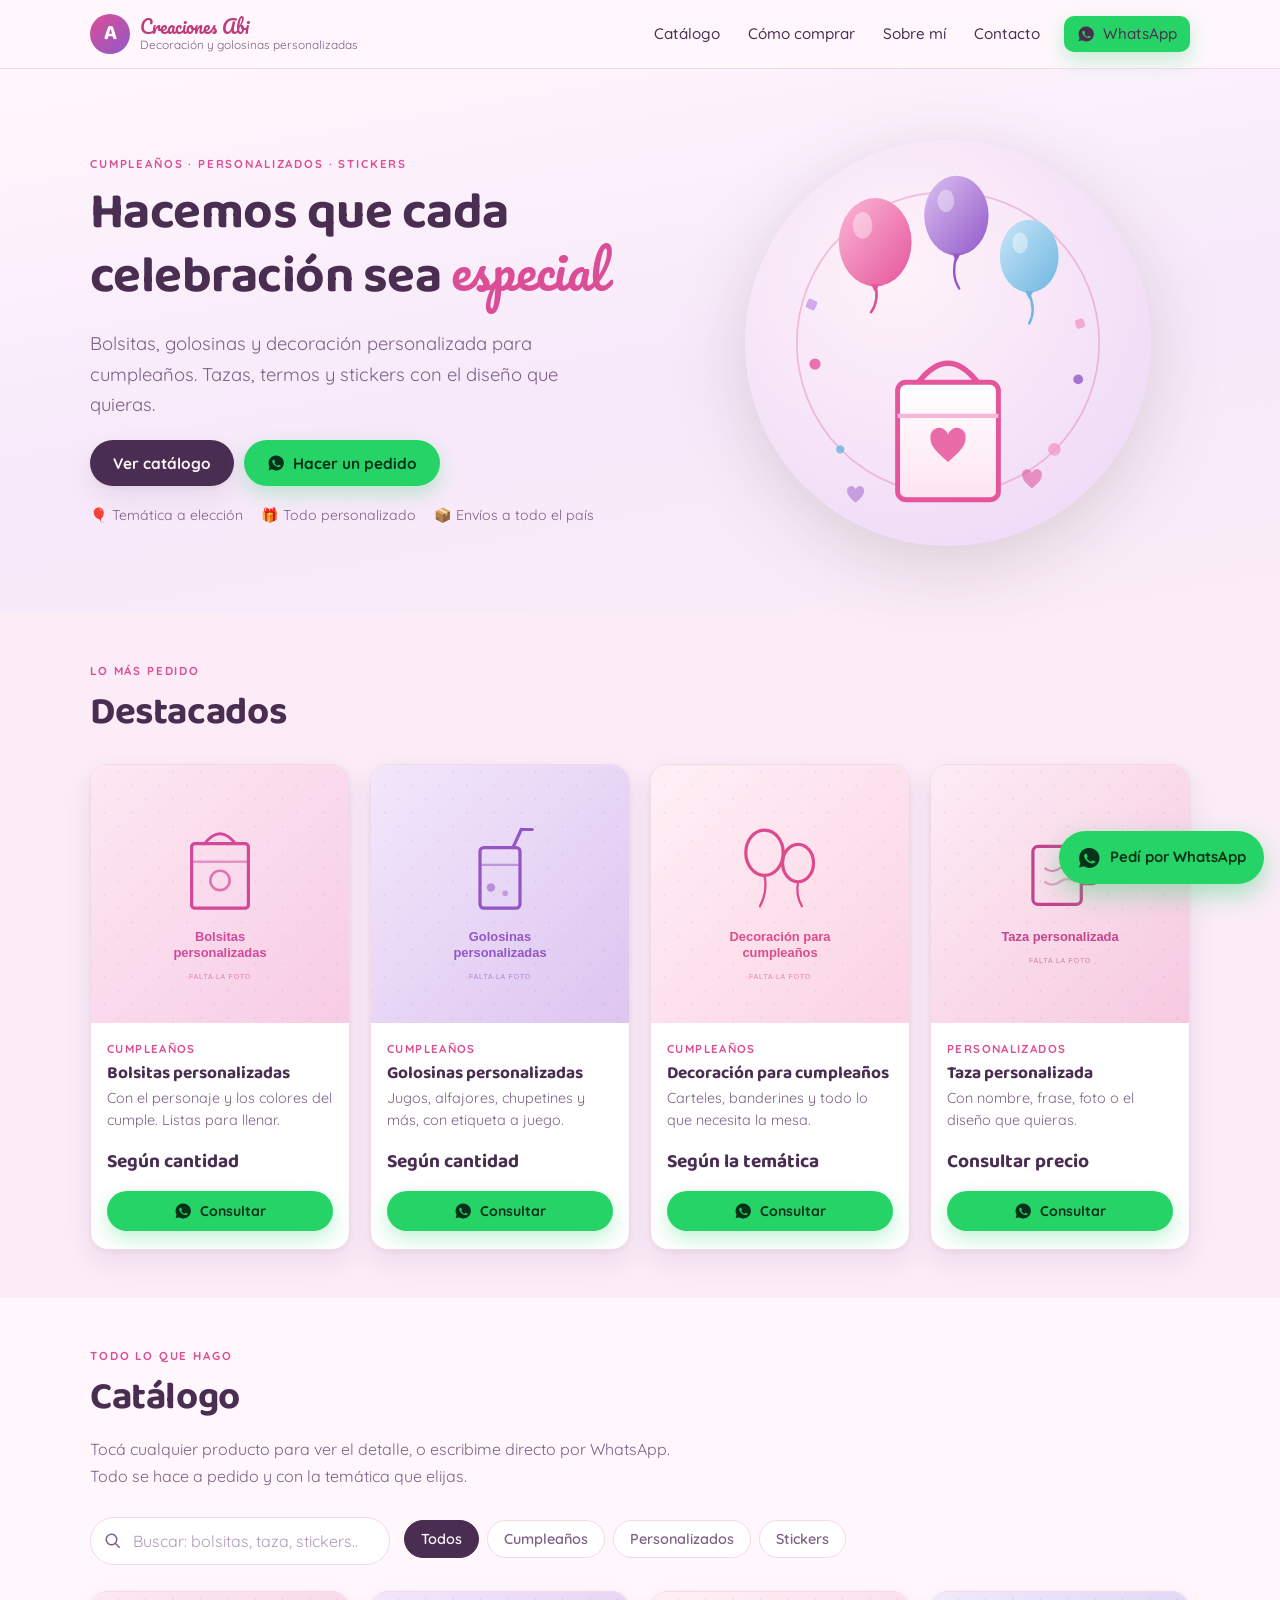
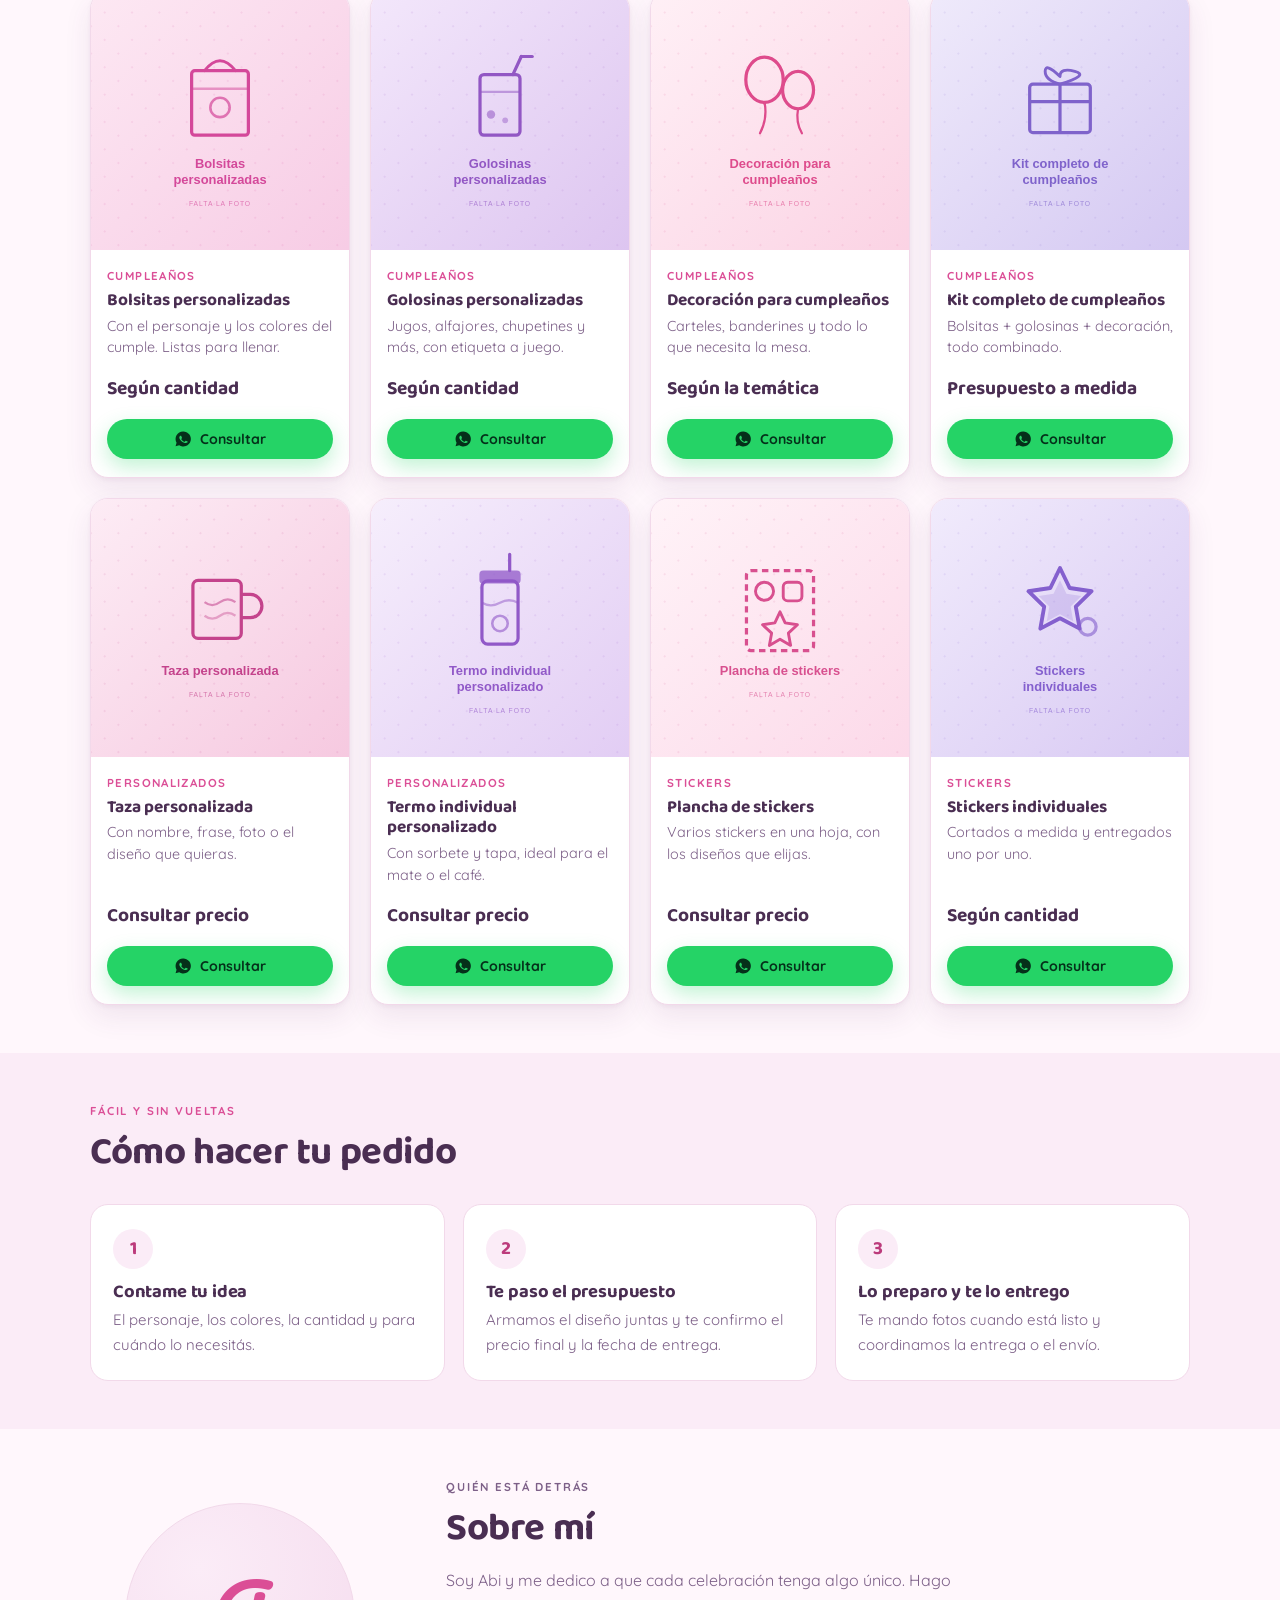
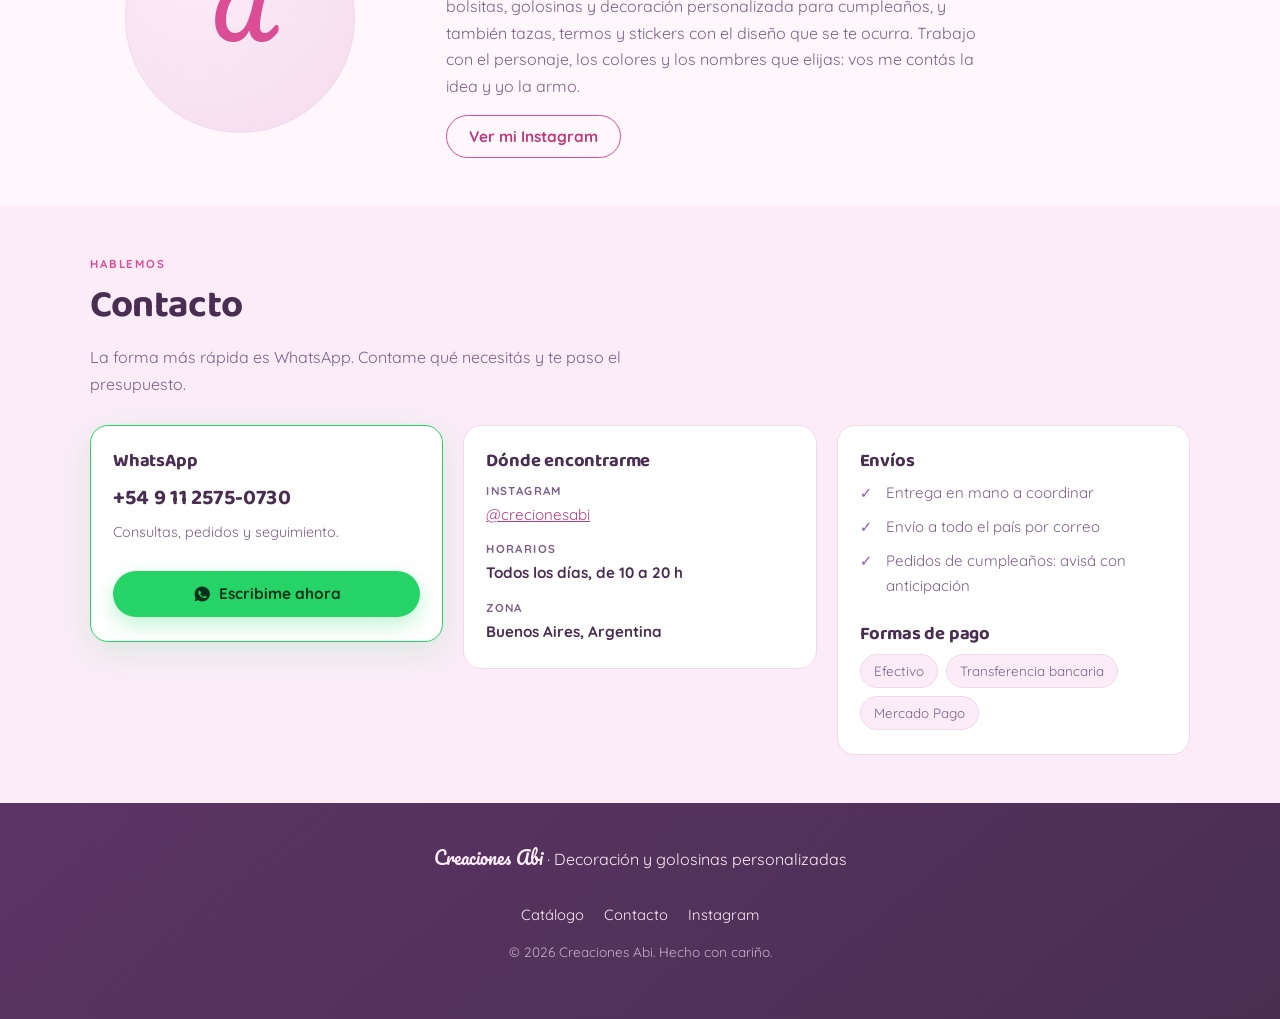
==== commit b91ed9a7: "Cargar datos reales del negocio y aplicar la identidad del flyer - Productos reales: bolsitas, golos" ====
--- a/index.html
+++ b/index.html
@@ -3,9 +3,9 @@
 <head>
 <meta charset="utf-8">
 <meta name="viewport" content="width=device-width, initial-scale=1, viewport-fit=cover">
-<title>Creaciones Abi · Creaciones artesanales y regalos personalizados</title>
-<meta name="description" content="Creaciones artesanales hechas a mano: velas, accesorios, personalizados y regalos. Pedidos y consultas por WhatsApp.">
-<meta name="theme-color" content="#B07D56">
+<title>Creaciones Abi · Decoración y golosinas personalizadas</title>
+<meta name="description" content="Decoración, bolsitas y golosinas personalizadas para cumpleaños. Tazas, termos y stickers con el diseño que quieras. Pedidos por WhatsApp.">
+<meta name="theme-color" content="#DB4E96">
 <link rel="icon" href="assets/img/favicon.svg" type="image/svg+xml">
 <link rel="apple-touch-icon" href="assets/img/favicon.svg">
 <link rel="canonical" href="https://creaciones-abi.vercel.app/">
@@ -14,15 +14,15 @@
 <meta property="og:type" content="website">
 <meta property="og:locale" content="es_AR">
 <meta property="og:site_name" content="Creaciones Abi">
-<meta property="og:title" content="Creaciones Abi · Hecho a mano, pensado para vos">
-<meta property="og:description" content="Velas, accesorios y regalos personalizados hechos a mano. Mirá el catálogo y hacé tu pedido por WhatsApp.">
+<meta property="og:title" content="Creaciones Abi · Hacemos que cada celebración sea especial">
+<meta property="og:description" content="Bolsitas, golosinas y decoración personalizada para cumpleaños. Tazas, termos y stickers. Mirá el catálogo y pedí por WhatsApp.">
 <meta property="og:url" content="https://creaciones-abi.vercel.app/">
 <meta property="og:image" content="https://creaciones-abi.vercel.app/assets/img/og-image.svg">
 <meta name="twitter:card" content="summary_large_image">
 
-<link rel="preconnect" href="https://fonts.googleapis.com">
-<link rel="preconnect" href="https://fonts.gstatic.com" crossorigin>
-<link rel="stylesheet" href="https://fonts.googleapis.com/css2?family=Fraunces:opsz,wght@9..144,500;9..144,600&family=Karla:wght@400;500;600;700&display=swap">
+<link rel="preload" href="assets/fonts/quicksand-latin.woff2" as="font" type="font/woff2" crossorigin>
+<link rel="preload" href="assets/fonts/baloo2-latin.woff2" as="font" type="font/woff2" crossorigin>
+<link rel="stylesheet" href="assets/css/fonts.css">
 <link rel="stylesheet" href="assets/css/styles.css">
 </head>
 <body>
@@ -40,7 +40,7 @@
       <span class="brand-mark" aria-hidden="true">A</span>
       <span class="brand-text">
         <strong data-site="marca">Creaciones Abi</strong>
-        <small data-site="tagline">Hecho a mano, pensado para vos</small>
+        <small data-site="tagline">Decoración y golosinas personalizadas</small>
       </span>
     </a>
 
@@ -67,9 +67,9 @@
   <section class="hero">
     <div class="container hero-inner">
       <div class="hero-copy">
-        <p class="eyebrow">Emprendimiento artesanal</p>
-        <h1>Creaciones hechas <em>a mano</em>, de a una.</h1>
-        <p class="lead" data-site="descripcion">Creaciones artesanales y regalos personalizados. Cada pieza se hace a pedido, con tiempo y detalle.</p>
+        <p class="eyebrow">Cumpleaños · Personalizados · Stickers</p>
+        <h1>Hacemos que cada celebración sea <em>especial</em></h1>
+        <p class="lead" data-site="descripcion">Bolsitas, golosinas y decoración personalizada para cumpleaños. Tazas, termos y stickers con el diseño que quieras.</p>
         <div class="hero-actions">
           <a class="btn btn-primary" href="#catalogo">Ver catálogo</a>
           <a class="btn btn-wa" data-wa-general href="#">
@@ -78,8 +78,8 @@
           </a>
         </div>
         <ul class="hero-badges">
-          <li>✋ 100% artesanal</li>
-          <li>🎁 Personalizados</li>
+          <li>🎈 Temática a elección</li>
+          <li>🎁 Todo personalizado</li>
           <li>📦 Envíos a todo el país</li>
         </ul>
       </div>
@@ -106,14 +106,14 @@
       <header class="section-head">
         <p class="eyebrow">Todo lo que hago</p>
         <h2>Catálogo</h2>
-        <p class="section-sub">Tocá cualquier producto para ver el detalle, o escribime directo por WhatsApp.</p>
+        <p class="section-sub">Tocá cualquier producto para ver el detalle, o escribime directo por WhatsApp. Todo se hace a pedido y con la temática que elijas.</p>
       </header>
 
       <div class="toolbar">
         <div class="search">
           <svg class="ico" viewBox="0 0 24 24" aria-hidden="true"><path d="M10 2a8 8 0 1 0 4.9 14.3l5.4 5.4 1.4-1.4-5.4-5.4A8 8 0 0 0 10 2Zm0 2a6 6 0 1 1 0 12 6 6 0 0 1 0-12Z"/></svg>
           <label class="sr-only" for="buscador">Buscar productos</label>
-          <input type="search" id="buscador" placeholder="Buscar: vela, llavero, regalo…" autocomplete="off">
+          <input type="search" id="buscador" placeholder="Buscar: bolsitas, taza, stickers…" autocomplete="off">
         </div>
         <div class="filtros" id="filtros" role="group" aria-label="Filtrar por categoría"></div>
       </div>
@@ -128,7 +128,7 @@
     <div class="container">
       <header class="section-head">
         <p class="eyebrow">Fácil y sin vueltas</p>
-        <h2>Cómo comprar</h2>
+        <h2>Cómo hacer tu pedido</h2>
       </header>
       <ol class="pasos" id="pasos"></ol>
     </div>
@@ -153,7 +153,7 @@
       <header class="section-head">
         <p class="eyebrow">Hablemos</p>
         <h2>Contacto</h2>
-        <p class="section-sub">La forma más rápida es WhatsApp. Te respondo apenas puedo.</p>
+        <p class="section-sub">La forma más rápida es WhatsApp. Contame qué necesitás y te paso el presupuesto.</p>
       </header>
 
       <div class="contacto-grid">
--- a/assets/css/fonts.css
+++ b/assets/css/fonts.css
@@ -0,0 +1,116 @@
+/* Tipografías del sitio, servidas desde el propio repositorio.
+   Baloo 2, Pacifico y Quicksand — SIL Open Font License 1.1.
+   Generado a partir de Google Fonts (subsets latin y latin-ext). */
+
+@font-face {
+  font-family: 'Baloo 2';
+  font-style: normal;
+  font-weight: 600;
+  font-display: swap;
+  src: url(../fonts/baloo2-latin-ext.woff2) format('woff2');
+  unicode-range: U+0100-02BA, U+02BD-02C5, U+02C7-02CC, U+02CE-02D7, U+02DD-02FF, U+0304, U+0308, U+0329, U+1D00-1DBF, U+1E00-1E9F, U+1EF2-1EFF, U+2020, U+20A0-20AB, U+20AD-20C0, U+2113, U+2C60-2C7F, U+A720-A7FF;
+}
+@font-face {
+  font-family: 'Baloo 2';
+  font-style: normal;
+  font-weight: 600;
+  font-display: swap;
+  src: url(../fonts/baloo2-latin.woff2) format('woff2');
+  unicode-range: U+0000-00FF, U+0131, U+0152-0153, U+02BB-02BC, U+02C6, U+02DA, U+02DC, U+0304, U+0308, U+0329, U+2000-206F, U+20AC, U+2122, U+2191, U+2193, U+2212, U+2215, U+FEFF, U+FFFD;
+}
+@font-face {
+  font-family: 'Baloo 2';
+  font-style: normal;
+  font-weight: 700;
+  font-display: swap;
+  src: url(../fonts/baloo2-latin-ext.woff2) format('woff2');
+  unicode-range: U+0100-02BA, U+02BD-02C5, U+02C7-02CC, U+02CE-02D7, U+02DD-02FF, U+0304, U+0308, U+0329, U+1D00-1DBF, U+1E00-1E9F, U+1EF2-1EFF, U+2020, U+20A0-20AB, U+20AD-20C0, U+2113, U+2C60-2C7F, U+A720-A7FF;
+}
+@font-face {
+  font-family: 'Baloo 2';
+  font-style: normal;
+  font-weight: 700;
+  font-display: swap;
+  src: url(../fonts/baloo2-latin.woff2) format('woff2');
+  unicode-range: U+0000-00FF, U+0131, U+0152-0153, U+02BB-02BC, U+02C6, U+02DA, U+02DC, U+0304, U+0308, U+0329, U+2000-206F, U+20AC, U+2122, U+2191, U+2193, U+2212, U+2215, U+FEFF, U+FFFD;
+}
+@font-face {
+  font-family: 'Pacifico';
+  font-style: normal;
+  font-weight: 400;
+  font-display: swap;
+  src: url(../fonts/pacifico-latin-ext.woff2) format('woff2');
+  unicode-range: U+0100-02BA, U+02BD-02C5, U+02C7-02CC, U+02CE-02D7, U+02DD-02FF, U+0304, U+0308, U+0329, U+1D00-1DBF, U+1E00-1E9F, U+1EF2-1EFF, U+2020, U+20A0-20AB, U+20AD-20C0, U+2113, U+2C60-2C7F, U+A720-A7FF;
+}
+@font-face {
+  font-family: 'Pacifico';
+  font-style: normal;
+  font-weight: 400;
+  font-display: swap;
+  src: url(../fonts/pacifico-latin.woff2) format('woff2');
+  unicode-range: U+0000-00FF, U+0131, U+0152-0153, U+02BB-02BC, U+02C6, U+02DA, U+02DC, U+0304, U+0308, U+0329, U+2000-206F, U+20AC, U+2122, U+2191, U+2193, U+2212, U+2215, U+FEFF, U+FFFD;
+}
+@font-face {
+  font-family: 'Quicksand';
+  font-style: normal;
+  font-weight: 400;
+  font-display: swap;
+  src: url(../fonts/quicksand-latin-ext.woff2) format('woff2');
+  unicode-range: U+0100-02BA, U+02BD-02C5, U+02C7-02CC, U+02CE-02D7, U+02DD-02FF, U+0304, U+0308, U+0329, U+1D00-1DBF, U+1E00-1E9F, U+1EF2-1EFF, U+2020, U+20A0-20AB, U+20AD-20C0, U+2113, U+2C60-2C7F, U+A720-A7FF;
+}
+@font-face {
+  font-family: 'Quicksand';
+  font-style: normal;
+  font-weight: 400;
+  font-display: swap;
+  src: url(../fonts/quicksand-latin.woff2) format('woff2');
+  unicode-range: U+0000-00FF, U+0131, U+0152-0153, U+02BB-02BC, U+02C6, U+02DA, U+02DC, U+0304, U+0308, U+0329, U+2000-206F, U+20AC, U+2122, U+2191, U+2193, U+2212, U+2215, U+FEFF, U+FFFD;
+}
+@font-face {
+  font-family: 'Quicksand';
+  font-style: normal;
+  font-weight: 500;
+  font-display: swap;
+  src: url(../fonts/quicksand-latin-ext.woff2) format('woff2');
+  unicode-range: U+0100-02BA, U+02BD-02C5, U+02C7-02CC, U+02CE-02D7, U+02DD-02FF, U+0304, U+0308, U+0329, U+1D00-1DBF, U+1E00-1E9F, U+1EF2-1EFF, U+2020, U+20A0-20AB, U+20AD-20C0, U+2113, U+2C60-2C7F, U+A720-A7FF;
+}
+@font-face {
+  font-family: 'Quicksand';
+  font-style: normal;
+  font-weight: 500;
+  font-display: swap;
+  src: url(../fonts/quicksand-latin.woff2) format('woff2');
+  unicode-range: U+0000-00FF, U+0131, U+0152-0153, U+02BB-02BC, U+02C6, U+02DA, U+02DC, U+0304, U+0308, U+0329, U+2000-206F, U+20AC, U+2122, U+2191, U+2193, U+2212, U+2215, U+FEFF, U+FFFD;
+}
+@font-face {
+  font-family: 'Quicksand';
+  font-style: normal;
+  font-weight: 600;
+  font-display: swap;
+  src: url(../fonts/quicksand-latin-ext.woff2) format('woff2');
+  unicode-range: U+0100-02BA, U+02BD-02C5, U+02C7-02CC, U+02CE-02D7, U+02DD-02FF, U+0304, U+0308, U+0329, U+1D00-1DBF, U+1E00-1E9F, U+1EF2-1EFF, U+2020, U+20A0-20AB, U+20AD-20C0, U+2113, U+2C60-2C7F, U+A720-A7FF;
+}
+@font-face {
+  font-family: 'Quicksand';
+  font-style: normal;
+  font-weight: 600;
+  font-display: swap;
+  src: url(../fonts/quicksand-latin.woff2) format('woff2');
+  unicode-range: U+0000-00FF, U+0131, U+0152-0153, U+02BB-02BC, U+02C6, U+02DA, U+02DC, U+0304, U+0308, U+0329, U+2000-206F, U+20AC, U+2122, U+2191, U+2193, U+2212, U+2215, U+FEFF, U+FFFD;
+}
+@font-face {
+  font-family: 'Quicksand';
+  font-style: normal;
+  font-weight: 700;
+  font-display: swap;
+  src: url(../fonts/quicksand-latin-ext.woff2) format('woff2');
+  unicode-range: U+0100-02BA, U+02BD-02C5, U+02C7-02CC, U+02CE-02D7, U+02DD-02FF, U+0304, U+0308, U+0329, U+1D00-1DBF, U+1E00-1E9F, U+1EF2-1EFF, U+2020, U+20A0-20AB, U+20AD-20C0, U+2113, U+2C60-2C7F, U+A720-A7FF;
+}
+@font-face {
+  font-family: 'Quicksand';
+  font-style: normal;
+  font-weight: 700;
+  font-display: swap;
+  src: url(../fonts/quicksand-latin.woff2) format('woff2');
+  unicode-range: U+0000-00FF, U+0131, U+0152-0153, U+02BB-02BC, U+02C6, U+02DA, U+02DC, U+0304, U+0308, U+0329, U+2000-206F, U+20AC, U+2122, U+2191, U+2193, U+2212, U+2215, U+FEFF, U+FFFD;
+}
--- a/assets/css/styles.css
+++ b/assets/css/styles.css
@@ -5,28 +5,29 @@
    ============================================================= */
 
 :root {
-  --crema:        #FDF8F3;
-  --crema-2:      #F6EDE4;
-  --crema-3:      #EFE1D2;
-  --terracota:    #B07D56;
-  --terracota-2:  #966844;
-  --tinta:        #3D3129;
-  --tinta-suave:  #7A6455;
-  --salvia:       #6E7F63;
+  --fondo:        #FFF7FC;
+  --fondo-2:      #FBECF7;
+  --fondo-3:      #F5DCEE;
+  --rosa:         #DB4E96;
+  --rosa-2:       #BC3B7C;
+  --tinta:        #4A2E52;
+  --tinta-suave:  #7D6088;
+  --lila:         #9159C8;
   --wa:           #25D366;
   --wa-2:         #14a84a;
   --blanco:       #FFFFFF;
-  --borde:        #E8D9C9;
+  --borde:        #F2D9EA;
 
   --radio:        18px;
   --radio-sm:     12px;
-  --sombra:       0 2px 4px rgba(61,49,41,.04), 0 12px 28px rgba(61,49,41,.08);
-  --sombra-alta:  0 8px 16px rgba(61,49,41,.08), 0 24px 48px rgba(61,49,41,.14);
+  --sombra:       0 2px 4px rgba(90,42,99,.05), 0 12px 28px rgba(90,42,99,.09);
+  --sombra-alta:  0 8px 16px rgba(90,42,99,.10), 0 24px 48px rgba(90,42,99,.16);
   --ancho:        1140px;
   --header-h:     68px;
 
-  --sans: "Karla", system-ui, -apple-system, "Segoe UI", Roboto, sans-serif;
-  --serif: "Fraunces", Georgia, "Times New Roman", serif;
+  --sans: "Quicksand", system-ui, -apple-system, "Segoe UI", Roboto, sans-serif;
+  --display: "Baloo 2", "Trebuchet MS", system-ui, sans-serif;
+  --script: "Pacifico", "Brush Script MT", cursive;
 
   color-scheme: light;
 }
@@ -45,13 +46,13 @@
   font-size: 16px;
   line-height: 1.65;
   color: var(--tinta);
-  background: var(--crema);
+  background: var(--fondo);
   -webkit-font-smoothing: antialiased;
 }
 
 img { max-width: 100%; display: block; height: auto; }
-a { color: var(--terracota-2); }
-h1, h2, h3 { font-family: var(--serif); font-weight: 600; line-height: 1.15; margin: 0 0 .4em; letter-spacing: -.01em; }
+a { color: var(--rosa-2); }
+h1, h2, h3 { font-family: var(--display); font-weight: 700; line-height: 1.2; margin: 0 0 .4em; letter-spacing: -.01em; }
 h1 { font-size: clamp(1.9rem, 5.6vw, 3.2rem); text-wrap: balance; }
 h2 { font-size: clamp(1.6rem, 4.2vw, 2.4rem); }
 h3 { font-size: 1.15rem; }
@@ -69,11 +70,11 @@
 
 .skip-link {
   position: absolute; left: -9999px; top: 0; z-index: 200;
-  background: var(--tinta); color: var(--crema); padding: 10px 16px; border-radius: 0 0 8px 0;
+  background: var(--tinta); color: var(--fondo); padding: 10px 16px; border-radius: 0 0 8px 0;
 }
 .skip-link:focus { left: 0; }
 
-:focus-visible { outline: 3px solid var(--terracota); outline-offset: 3px; border-radius: 4px; }
+:focus-visible { outline: 3px solid var(--rosa); outline-offset: 3px; border-radius: 4px; }
 
 /* ---------- Aviso de demo ---------- */
 .demo-banner {
@@ -86,7 +87,7 @@
 /* ---------- Header ---------- */
 .site-header {
   position: sticky; top: 0; z-index: 90;
-  background: rgba(253,248,243,.9);
+  background: rgba(255,247,252,.92);
   backdrop-filter: saturate(140%) blur(10px);
   border-bottom: 1px solid var(--borde);
 }
@@ -96,13 +97,13 @@
 }
 .brand { display: flex; align-items: center; gap: 10px; text-decoration: none; color: inherit; }
 .brand-mark {
-  width: 38px; height: 38px; flex: 0 0 38px; border-radius: 11px;
-  background: var(--terracota); color: var(--crema);
+  width: 40px; height: 40px; flex: 0 0 40px; border-radius: 50%;
+  background: linear-gradient(140deg, var(--rosa), var(--lila)); color: #fff;
   display: grid; place-items: center;
-  font-family: var(--serif); font-size: 1.25rem; line-height: 1;
+  font-family: var(--display); font-weight: 700; font-size: 1.32rem; line-height: 1;
 }
 .brand-text { display: flex; flex-direction: column; line-height: 1.2; }
-.brand-text strong { font-family: var(--serif); font-size: 1.08rem; font-weight: 600; }
+.brand-text strong { font-family: var(--script); font-size: 1.12rem; font-weight: 400; color: var(--rosa-2); }
 .brand-text small { color: var(--tinta-suave); font-size: .74rem; }
 
 .nav-toggle {
@@ -118,7 +119,7 @@
 .nav {
   display: none;
   position: absolute; left: 0; right: 0; top: 100%;
-  background: var(--crema); border-bottom: 1px solid var(--borde);
+  background: var(--fondo); border-bottom: 1px solid var(--borde);
   padding: 12px 20px 20px;
   flex-direction: column; gap: 4px;
   box-shadow: var(--sombra);
@@ -128,7 +129,7 @@
   text-decoration: none; color: var(--tinta); font-weight: 500;
   padding: 11px 6px; border-radius: 10px;
 }
-.nav a:hover { background: var(--crema-2); }
+.nav a:hover { background: var(--fondo-2); }
 .nav .btn { margin-top: 8px; justify-content: center; }
 
 @media (min-width: 880px) {
@@ -154,27 +155,30 @@
 .btn .ico { width: 18px; height: 18px; fill: currentColor; flex: 0 0 18px; }
 .btn-sm { padding: 10px 16px; font-size: .88rem; }
 .btn-block { width: 100%; }
-.btn-primary { background: var(--tinta); color: var(--crema); box-shadow: var(--sombra); }
-.btn-primary:hover { background: #2E241D; }
-.btn-wa { background: var(--wa); color: #06331a; box-shadow: 0 8px 20px rgba(37,211,102,.28); }
+.btn-primary { background: var(--tinta); color: var(--fondo); box-shadow: var(--sombra); }
+.btn-primary:hover { background: #3A2141; }
+.btn-wa { background: var(--wa); color: #05301a; box-shadow: 0 8px 20px rgba(37,211,102,.28); }
 .btn-wa:hover { background: var(--wa-2); color: #fff; }
-.btn-ghost { background: transparent; border-color: var(--terracota); color: var(--terracota-2); }
-.btn-ghost:hover { background: var(--crema-2); }
+.btn-ghost { background: transparent; border-color: var(--rosa); color: var(--rosa-2); }
+.btn-ghost:hover { background: var(--fondo-2); }
 
 /* ---------- Hero ---------- */
-.hero { padding: 34px 0 40px; background: linear-gradient(180deg, var(--crema) 0%, var(--crema-2) 100%); }
+.hero { padding: 30px 0 34px; background: linear-gradient(170deg, var(--fondo) 0%, #F7E9FA 55%, var(--fondo-2) 100%); }
 .hero-inner { display: grid; gap: 20px; align-items: center; }
 .eyebrow {
   text-transform: uppercase; letter-spacing: .16em; font-size: .72rem; font-weight: 700;
-  color: var(--terracota); margin: 0 0 .6rem;
-}
-.hero h1 em { font-style: italic; color: var(--terracota-2); white-space: nowrap; }
+  color: var(--rosa); margin: 0 0 .6rem;
+}
+.hero h1 em {
+  font-family: var(--script); font-style: normal; font-weight: 400;
+  color: var(--rosa); white-space: nowrap; line-height: 1;
+}
 .lead { font-size: clamp(1rem, 2.4vw, 1.15rem); color: var(--tinta-suave); max-width: 46ch; }
 .hero-actions { display: flex; flex-wrap: wrap; gap: 10px; margin: 20px 0 18px; }
 .hero-actions .btn { flex: 1 1 100%; }
 @media (min-width: 560px) { .hero-actions .btn { flex: 0 0 auto; } }
 .hero-badges {
-  list-style: none; margin: 0; padding: 0;
+  list-style: none; margin: 0 0 4px; padding: 0;
   display: flex; flex-wrap: wrap; gap: 10px 18px;
   font-size: .88rem; color: var(--tinta-suave);
 }
@@ -182,7 +186,8 @@
 .hero-art img { filter: drop-shadow(0 18px 36px rgba(61,49,41,.16)); }
 
 @media (min-width: 620px) {
-  .hero { padding: 48px 0 52px; }
+  .hero { padding: 44px 0 48px; }
+  .section { padding: 56px 0; }
   .hero-art { width: 210px; }
 }
 @media (min-width: 880px) {
@@ -192,8 +197,8 @@
 }
 
 /* ---------- Secciones ---------- */
-.section { padding: 56px 0; }
-.section-alt { background: var(--crema-2); }
+.section { padding: 48px 0; }
+.section-alt { background: var(--fondo-2); }
 .section-head { max-width: 62ch; margin-bottom: 28px; }
 .section-sub { color: var(--tinta-suave); margin: 0; }
 
@@ -209,18 +214,18 @@
   font-family: var(--sans); font-size: 1rem; color: var(--tinta);
   background: var(--blanco); border: 1px solid var(--borde); border-radius: 999px;
 }
-.search input::placeholder { color: #A8968A; }
+.search input::placeholder { color: #B098BC; }
 .filtros { display: flex; gap: 8px; overflow-x: auto; padding-bottom: 4px; -webkit-overflow-scrolling: touch; }
 .filtros::-webkit-scrollbar { height: 4px; }
-.filtros::-webkit-scrollbar-thumb { background: var(--crema-3); border-radius: 4px; }
+.filtros::-webkit-scrollbar-thumb { background: var(--fondo-3); border-radius: 4px; }
 .chip-filtro {
   flex: 0 0 auto; padding: 9px 16px; border-radius: 999px; cursor: pointer;
   background: var(--blanco); border: 1px solid var(--borde);
   font-family: var(--sans); font-size: .9rem; font-weight: 600; color: var(--tinta-suave);
   transition: background-color .18s, color .18s, border-color .18s;
 }
-.chip-filtro:hover { border-color: var(--terracota); color: var(--terracota-2); }
-.chip-filtro[aria-pressed="true"] { background: var(--tinta); border-color: var(--tinta); color: var(--crema); }
+.chip-filtro:hover { border-color: var(--rosa); color: var(--rosa-2); }
+.chip-filtro[aria-pressed="true"] { background: var(--tinta); border-color: var(--tinta); color: var(--fondo); }
 
 @media (min-width: 720px) {
   .toolbar { grid-template-columns: 300px 1fr; align-items: center; }
@@ -242,7 +247,7 @@
   transition: transform .2s ease, box-shadow .2s ease;
 }
 .card:hover { transform: translateY(-4px); box-shadow: var(--sombra-alta); }
-.card-media { position: relative; aspect-ratio: 1 / 1; background: var(--crema-2); overflow: hidden; }
+.card-media { position: relative; aspect-ratio: 1 / 1; background: var(--fondo-2); overflow: hidden; }
 .card-media img { width: 100%; height: 100%; object-fit: cover; transition: transform .35s ease; }
 .card:hover .card-media img { transform: scale(1.04); }
 .card-media button {
@@ -251,24 +256,24 @@
 }
 .etiqueta {
   position: absolute; top: 12px; left: 12px; z-index: 2;
-  background: var(--tinta); color: var(--crema);
+  background: var(--tinta); color: var(--fondo);
   font-size: .7rem; font-weight: 700; letter-spacing: .08em; text-transform: uppercase;
   padding: 5px 11px; border-radius: 999px;
 }
-.etiqueta.pedido { background: var(--salvia); }
+.etiqueta.pedido { background: var(--lila); }
 .card-body { display: flex; flex-direction: column; flex: 1; padding: 13px 13px 15px; }
-.card-cat { font-size: .66rem; text-transform: uppercase; letter-spacing: .1em; color: var(--terracota); font-weight: 700; margin: 0 0 5px; }
+.card-cat { font-size: .66rem; text-transform: uppercase; letter-spacing: .1em; color: var(--rosa); font-weight: 700; margin: 0 0 5px; }
 .card-titulo { font-size: 1rem; margin: 0 0 5px; }
 .card-titulo button {
   background: none; border: 0; padding: 0; cursor: pointer; text-align: left;
   font: inherit; color: inherit;
 }
-.card-titulo button:hover { color: var(--terracota-2); }
+.card-titulo button:hover { color: var(--rosa-2); }
 .card-desc {
   flex: 1; font-size: .84rem; line-height: 1.5; color: var(--tinta-suave); margin: 0 0 12px;
   display: -webkit-box; -webkit-box-orient: vertical; -webkit-line-clamp: 3; overflow: hidden;
 }
-.precio { font-family: var(--serif); font-size: 1.08rem; font-weight: 600; color: var(--tinta); margin: 0 0 12px; }
+.precio { font-family: var(--display); font-size: 1.08rem; font-weight: 700; color: var(--tinta); margin: 0 0 12px; }
 .precio small { font-family: var(--sans); font-size: .78rem; font-weight: 500; color: var(--tinta-suave); }
 .card .btn { margin-top: auto; padding-inline: 12px; }
 @media (min-width: 600px) {
@@ -292,8 +297,8 @@
   content: counter(paso);
   display: grid; place-items: center;
   width: 40px; height: 40px; margin-bottom: 12px;
-  background: var(--crema-2); color: var(--terracota-2); border-radius: 50%;
-  font-family: var(--serif); font-size: 1.15rem; font-weight: 600;
+  background: var(--fondo-2); color: var(--rosa-2); border-radius: 50%;
+  font-family: var(--display); font-size: 1.2rem; font-weight: 700;
 }
 .pasos h3 { margin-bottom: .3em; }
 .pasos p { margin: 0; color: var(--tinta-suave); font-size: .94rem; }
@@ -304,16 +309,16 @@
 .sobre-art {
   justify-self: center;
   width: min(230px, 65vw); aspect-ratio: 1; border-radius: 50%;
-  background: radial-gradient(circle at 32% 28%, var(--crema-2), var(--crema-3));
+  background: radial-gradient(circle at 32% 28%, var(--fondo-2), var(--fondo-3));
   border: 1px solid var(--borde);
   display: grid; place-items: center;
 }
-.sobre-art span { font-family: var(--serif); font-size: 5rem; color: var(--terracota); }
+.sobre-art span { font-family: var(--script); font-size: 4.6rem; color: var(--rosa); padding-bottom: 14px; }
 .sobre-copy p { color: var(--tinta-suave); max-width: 56ch; }
 @media (min-width: 880px) { .sobre-inner { grid-template-columns: 300px 1fr; gap: 56px; } }
 
 /* ---------- Contacto ---------- */
-.section-contacto { background: var(--crema-2); }
+.section-contacto { background: var(--fondo-2); }
 .contacto-grid { display: grid; gap: 20px; }
 @media (min-width: 880px) { .contacto-grid { grid-template-columns: repeat(3, 1fr); align-items: start; } }
 
@@ -323,7 +328,7 @@
 }
 .card-contacto.destacada { border-color: var(--wa); box-shadow: 0 10px 30px rgba(37,211,102,.14); }
 .card-contacto h3 { margin-bottom: .5em; }
-.wa-num { font-family: var(--serif); font-size: 1.35rem; margin: 0 0 .2em; letter-spacing: .01em; }
+.wa-num { font-family: var(--display); font-size: 1.35rem; font-weight: 700; margin: 0 0 .2em; letter-spacing: .01em; }
 .card-contacto .muted { font-size: .9rem; }
 .card-contacto .btn { margin-top: 10px; }
 
@@ -335,21 +340,21 @@
 .checks li { padding-left: 26px; position: relative; color: var(--tinta-suave); }
 .checks li::before {
   content: "✓"; position: absolute; left: 0; top: 0;
-  color: var(--salvia); font-weight: 700;
+  color: var(--lila); font-weight: 700;
 }
 .chips { list-style: none; margin: 0; padding: 0; display: flex; flex-wrap: wrap; gap: 8px; }
 .chips li {
-  background: var(--crema-2); border: 1px solid var(--borde); border-radius: 999px;
+  background: var(--fondo-2); border: 1px solid var(--borde); border-radius: 999px;
   padding: 5px 13px; font-size: .84rem; color: var(--tinta-suave);
 }
 
 /* ---------- Footer ---------- */
-.site-footer { background: var(--tinta); color: var(--crema-2); padding: 40px 0 92px; }
+.site-footer { background: linear-gradient(140deg, #5B3564, var(--tinta)); color: var(--fondo-2); padding: 40px 0 92px; }
 .footer-inner { display: grid; gap: 14px; text-align: center; }
-.site-footer strong { font-family: var(--serif); font-weight: 600; }
-.site-footer .muted { color: #B6A79A; }
+.site-footer strong { font-family: var(--script); font-weight: 400; font-size: 1.1rem; }
+.site-footer .muted { color: #C6B0CE; }
 .footer-links { display: flex; justify-content: center; flex-wrap: wrap; gap: 8px 20px; }
-.footer-links a { color: var(--crema-2); text-decoration: none; font-size: .92rem; }
+.footer-links a { color: var(--fondo-2); text-decoration: none; font-size: .92rem; }
 .footer-links a:hover { text-decoration: underline; }
 @media (min-width: 880px) { .site-footer { padding-bottom: 40px; } }
 
@@ -373,11 +378,11 @@
 
 /* ---------- Modal ---------- */
 .modal { position: fixed; inset: 0; z-index: 120; display: grid; place-items: center; padding: 16px; }
-.modal-backdrop { position: absolute; inset: 0; background: rgba(40,30,22,.62); backdrop-filter: blur(3px); }
+.modal-backdrop { position: absolute; inset: 0; background: rgba(60,30,66,.6); backdrop-filter: blur(3px); }
 .modal-box {
   position: relative; z-index: 1;
   width: min(900px, 100%); max-height: 92vh; overflow: auto;
-  background: var(--crema); border-radius: var(--radio); box-shadow: var(--sombra-alta);
+  background: var(--fondo); border-radius: var(--radio); box-shadow: var(--sombra-alta);
   display: grid;
   animation: aparecer .22s ease;
 }
@@ -385,14 +390,14 @@
 .modal-close {
   position: absolute; top: 10px; right: 10px; z-index: 3;
   width: 40px; height: 40px; border: 0; border-radius: 50%;
-  background: rgba(253,248,243,.92); color: var(--tinta);
+  background: rgba(255,247,252,.95); color: var(--tinta);
   font-size: 1.7rem; line-height: 1; cursor: pointer;
   box-shadow: var(--sombra);
 }
-.modal-media { aspect-ratio: 4 / 3; background: var(--crema-2); overflow: hidden; }
+.modal-media { aspect-ratio: 4 / 3; background: var(--fondo-2); overflow: hidden; }
 .modal-media img { width: 100%; height: 100%; object-fit: cover; }
 .modal-body { padding: 22px 22px 26px; }
-.modal-body .cat { font-size: .72rem; text-transform: uppercase; letter-spacing: .12em; color: var(--terracota); font-weight: 700; margin: 0 0 6px; }
+.modal-body .cat { font-size: .72rem; text-transform: uppercase; letter-spacing: .12em; color: var(--rosa); font-weight: 700; margin: 0 0 6px; }
 .modal-body h3 { font-size: clamp(1.3rem, 4vw, 1.7rem); }
 .modal-body > p:not(.cat):not(.precio) { color: var(--tinta-suave); }
 .modal-body .chips { margin-bottom: 20px; }
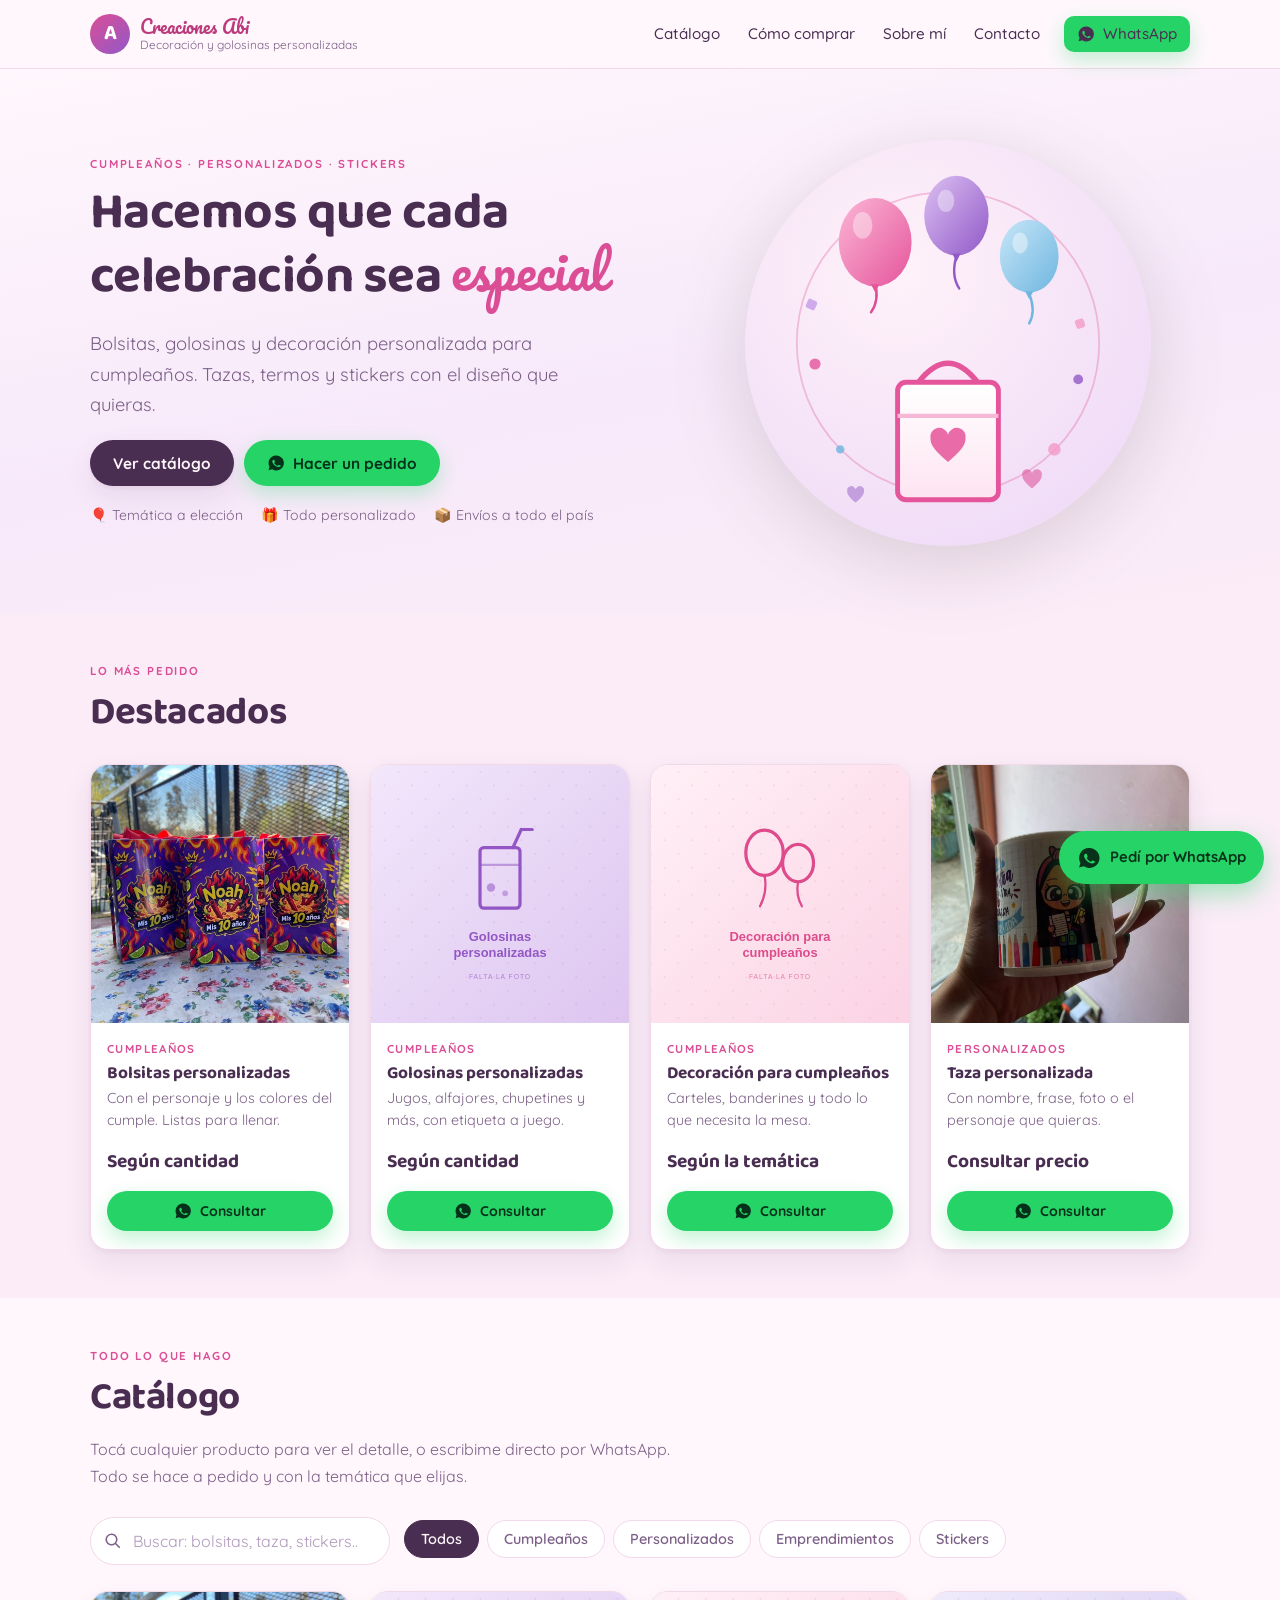
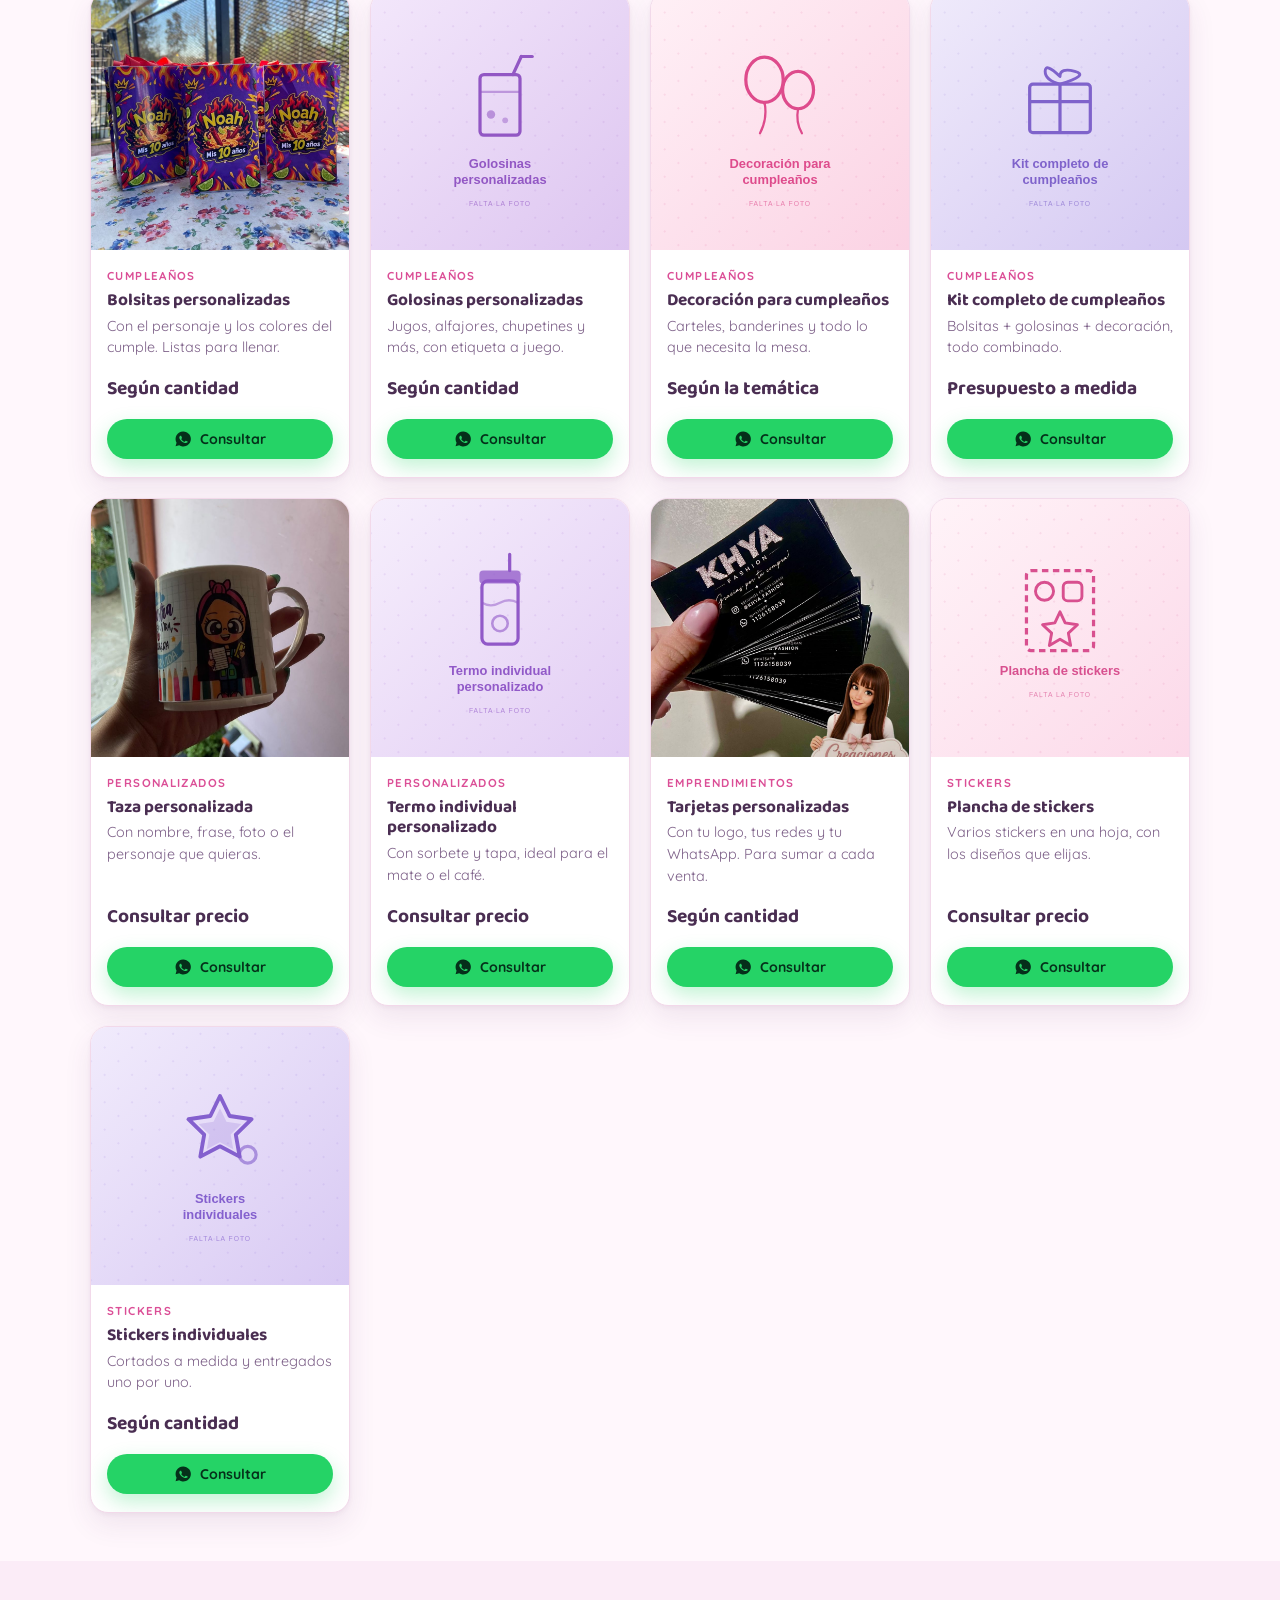
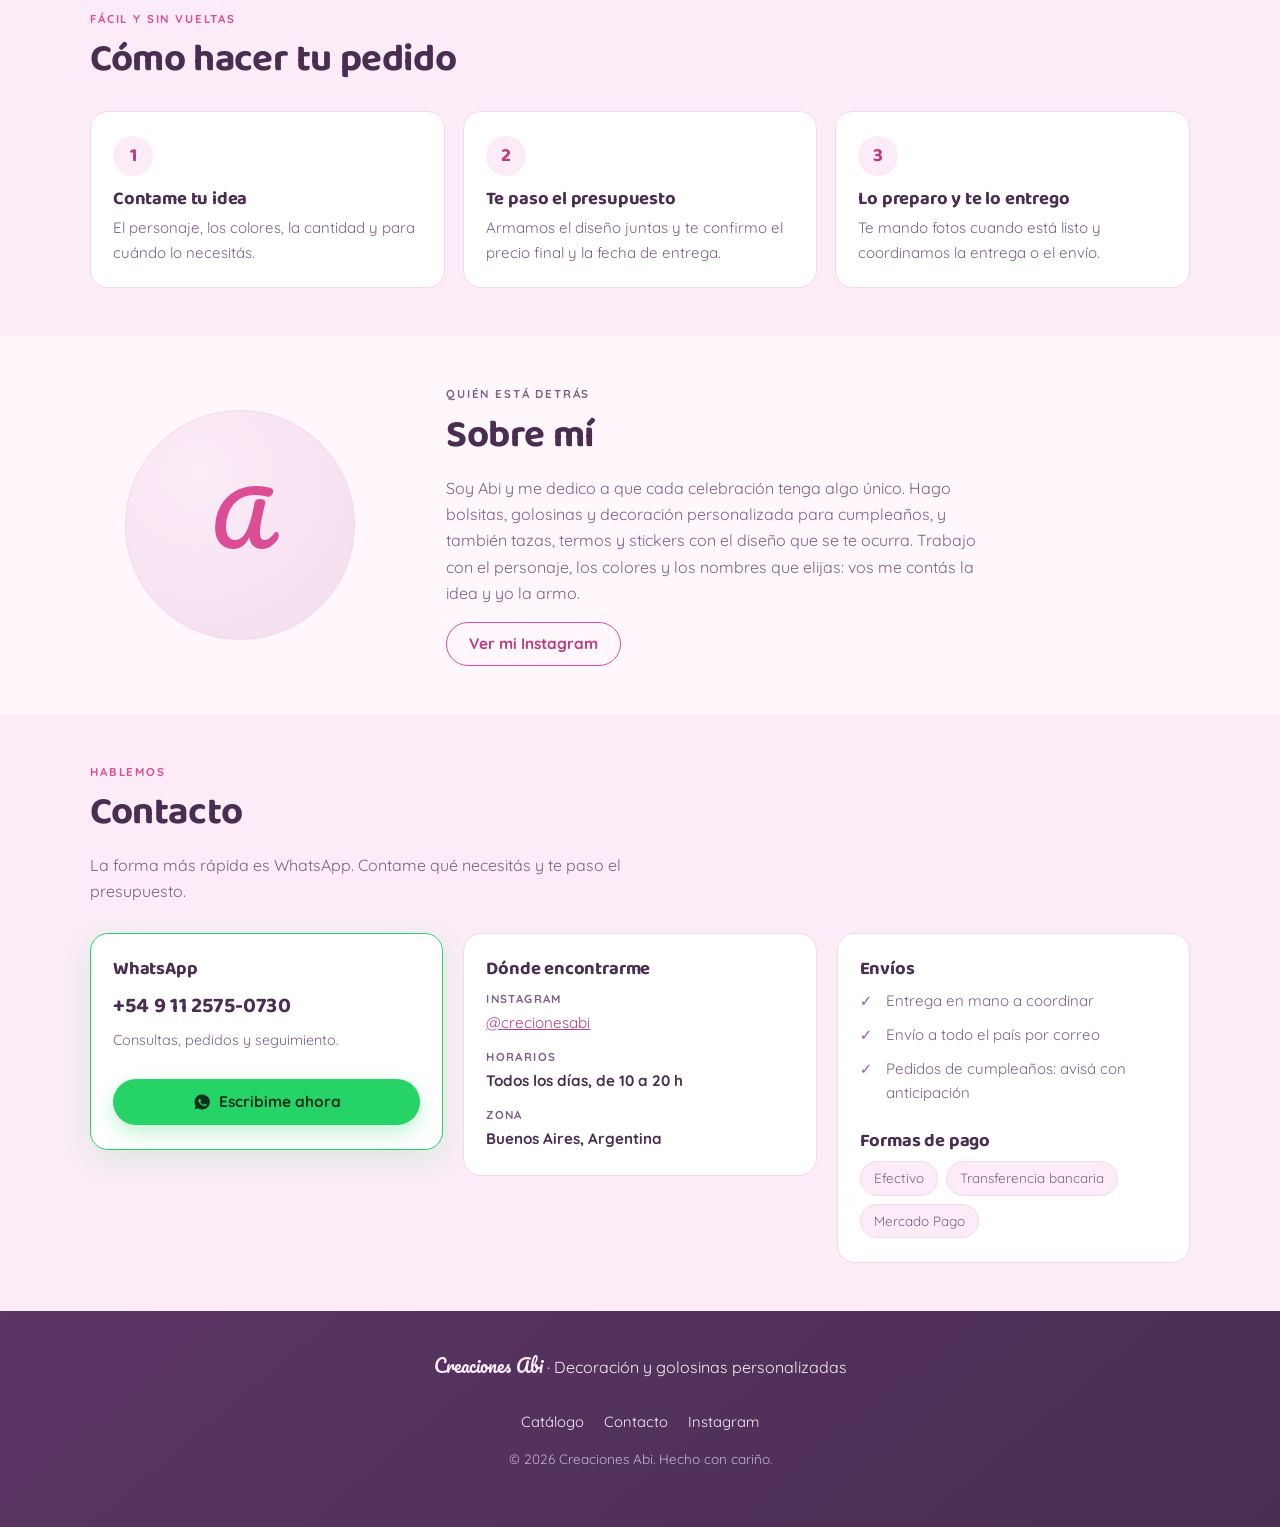
==== commit 51e26b72: "Cargar las fotos reales y sumar tarjetas para emprendimientos - Bolsitas, taza y tarjetas pasan a mo" ====
--- a/index.html
+++ b/index.html
@@ -211,7 +211,10 @@
   <div class="modal-backdrop" data-cerrar></div>
   <div class="modal-box" role="dialog" aria-modal="true" aria-labelledby="modalTitulo">
     <button class="modal-close" data-cerrar aria-label="Cerrar">&times;</button>
-    <div class="modal-media"><img id="modalImg" src="" alt=""></div>
+    <div class="modal-media">
+      <img id="modalImg" src="" alt="">
+      <div class="modal-miniaturas" id="modalMiniaturas" role="group" aria-label="Más fotos del producto" hidden></div>
+    </div>
     <div class="modal-body">
       <p class="cat" id="modalCat"></p>
       <h3 id="modalTitulo"></h3>
--- a/assets/css/styles.css
+++ b/assets/css/styles.css
@@ -86,7 +86,7 @@
 
 /* ---------- Header ---------- */
 .site-header {
-  position: sticky; top: 0; z-index: 90;
+  position: sticky; top: env(safe-area-inset-top, 0px); z-index: 90;
   background: rgba(255,247,252,.92);
   backdrop-filter: saturate(140%) blur(10px);
   border-bottom: 1px solid var(--borde);
@@ -394,8 +394,20 @@
   font-size: 1.7rem; line-height: 1; cursor: pointer;
   box-shadow: var(--sombra);
 }
-.modal-media { aspect-ratio: 4 / 3; background: var(--fondo-2); overflow: hidden; }
-.modal-media img { width: 100%; height: 100%; object-fit: cover; }
+.modal-media { background: var(--fondo-2); overflow: hidden; display: flex; flex-direction: column; }
+.modal-media > img { width: 100%; aspect-ratio: 4 / 3; object-fit: cover; flex: 0 0 auto; }
+
+.modal-miniaturas { display: flex; gap: 8px; padding: 10px; overflow-x: auto; flex: 0 0 auto; }
+.modal-miniaturas::-webkit-scrollbar { height: 4px; }
+.modal-miniaturas::-webkit-scrollbar-thumb { background: var(--fondo-3); border-radius: 4px; }
+.modal-miniaturas button {
+  flex: 0 0 auto; width: 62px; height: 62px; padding: 0; cursor: pointer;
+  border: 2px solid transparent; border-radius: 12px; overflow: hidden;
+  background: var(--blanco); transition: border-color .18s ease;
+}
+.modal-miniaturas button:hover { border-color: var(--fondo-3); }
+.modal-miniaturas button[aria-current="true"] { border-color: var(--rosa); }
+.modal-miniaturas img { width: 100%; height: 100%; object-fit: cover; display: block; }
 .modal-body { padding: 22px 22px 26px; }
 .modal-body .cat { font-size: .72rem; text-transform: uppercase; letter-spacing: .12em; color: var(--rosa); font-weight: 700; margin: 0 0 6px; }
 .modal-body h3 { font-size: clamp(1.3rem, 4vw, 1.7rem); }
@@ -404,6 +416,7 @@
 body.sin-scroll { overflow: hidden; }
 @media (min-width: 760px) {
   .modal-box { grid-template-columns: 1fr 1fr; }
-  .modal-media { aspect-ratio: auto; height: 100%; }
+  .modal-media { height: 100%; }
+  .modal-media > img { flex: 1 1 auto; aspect-ratio: auto; min-height: 0; }
   .modal-body { padding: 34px 32px; align-self: center; }
 }
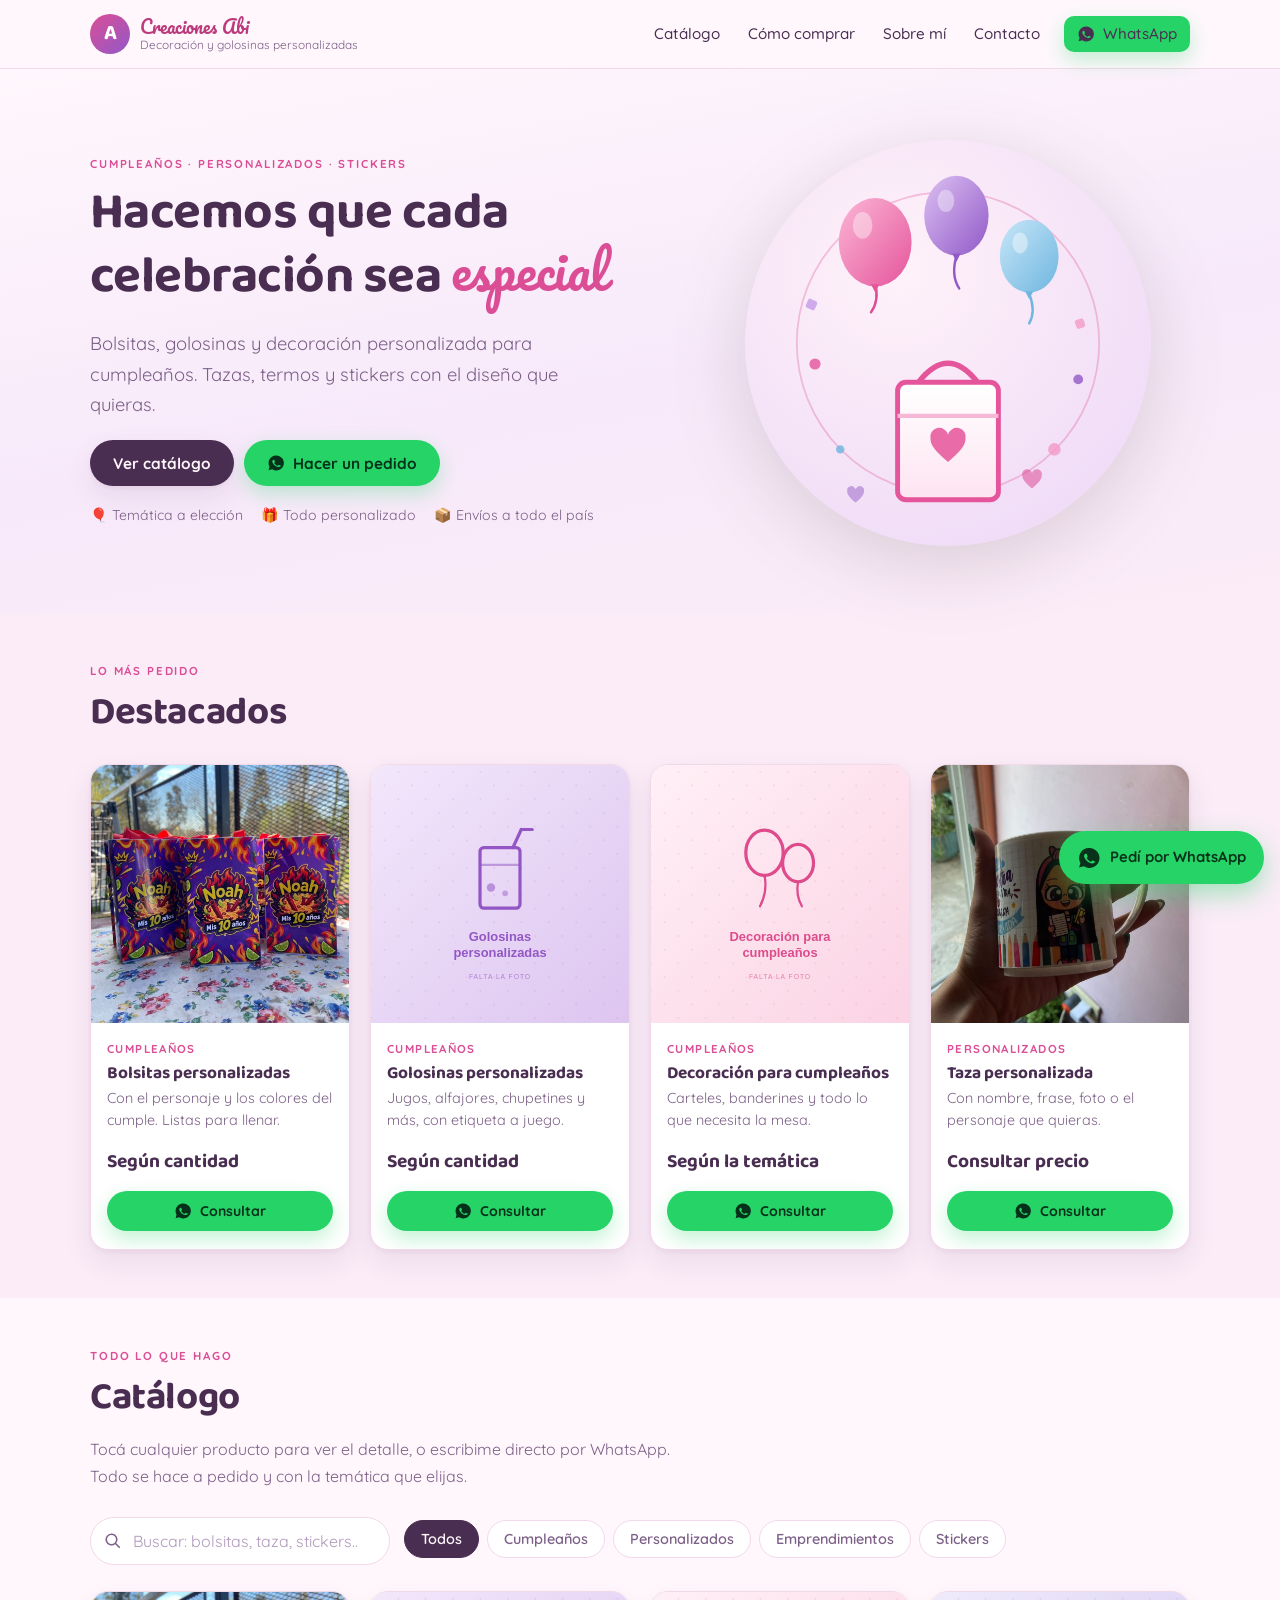
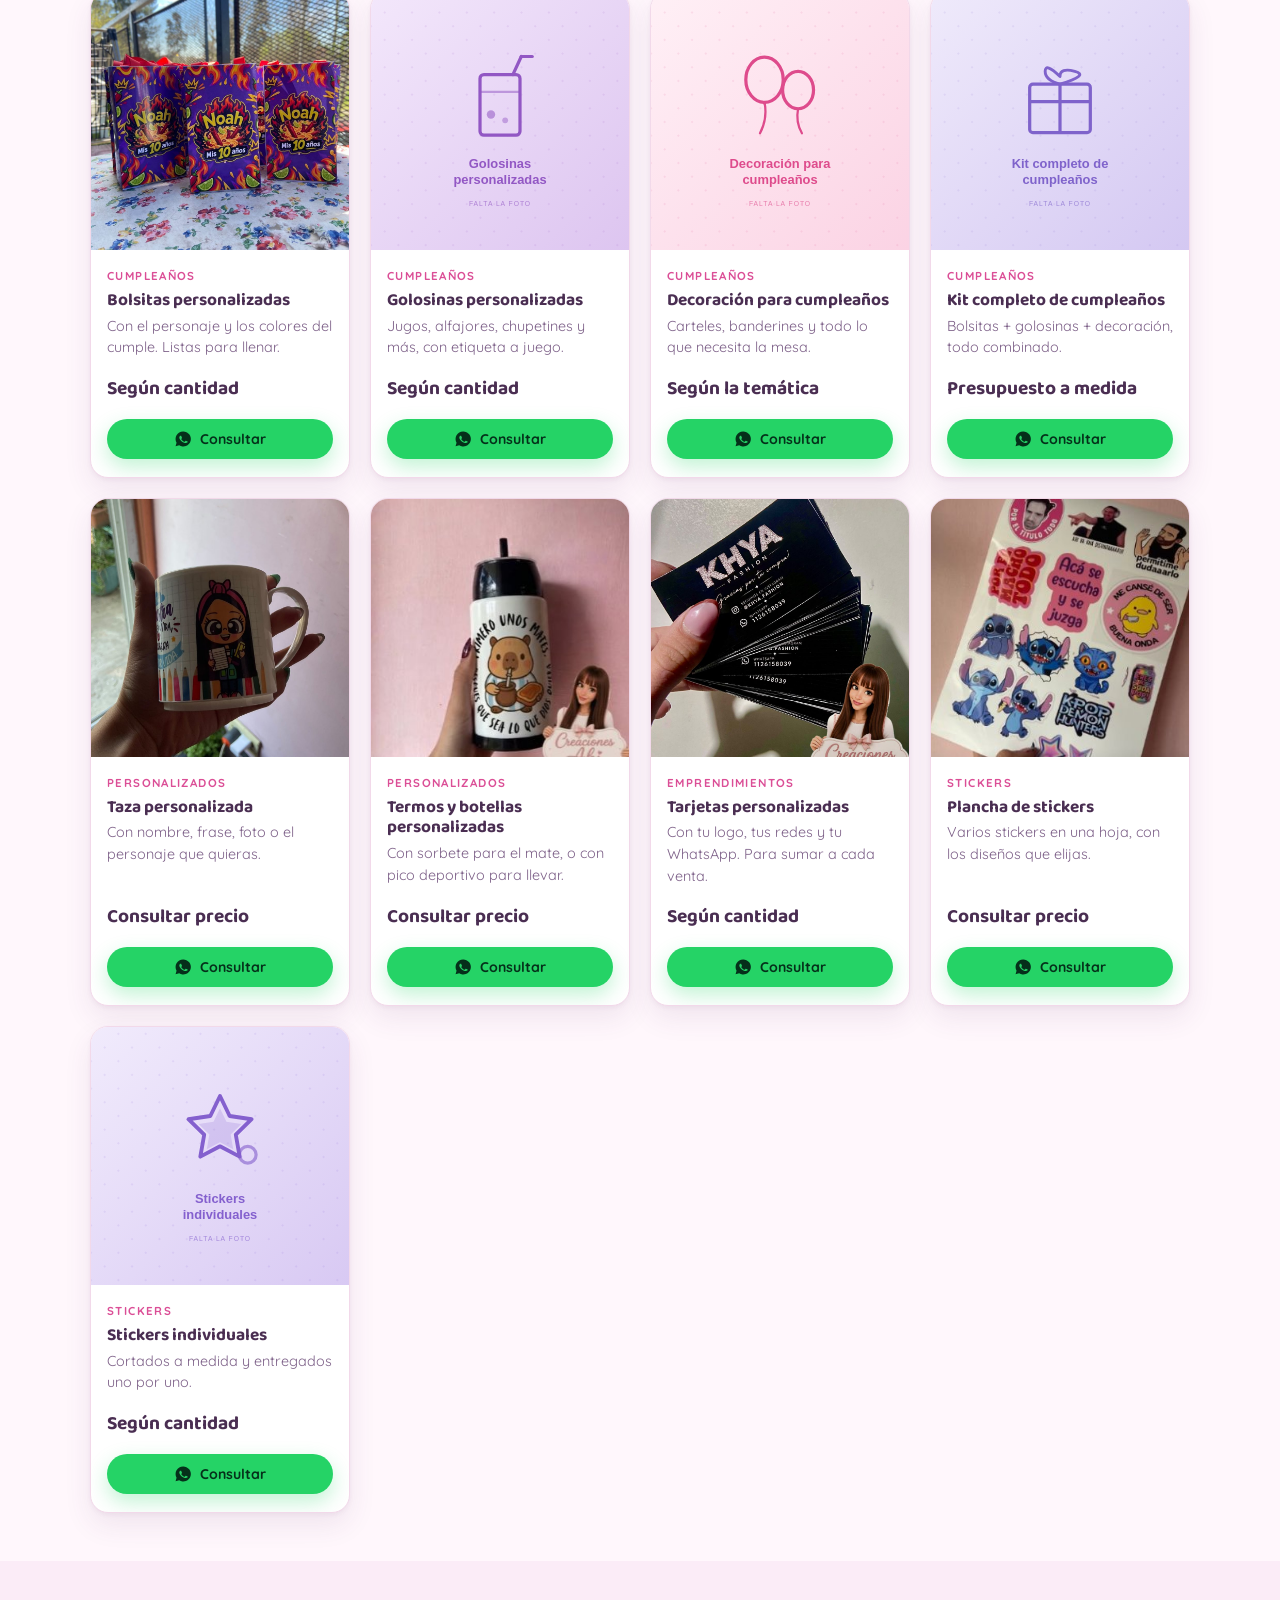
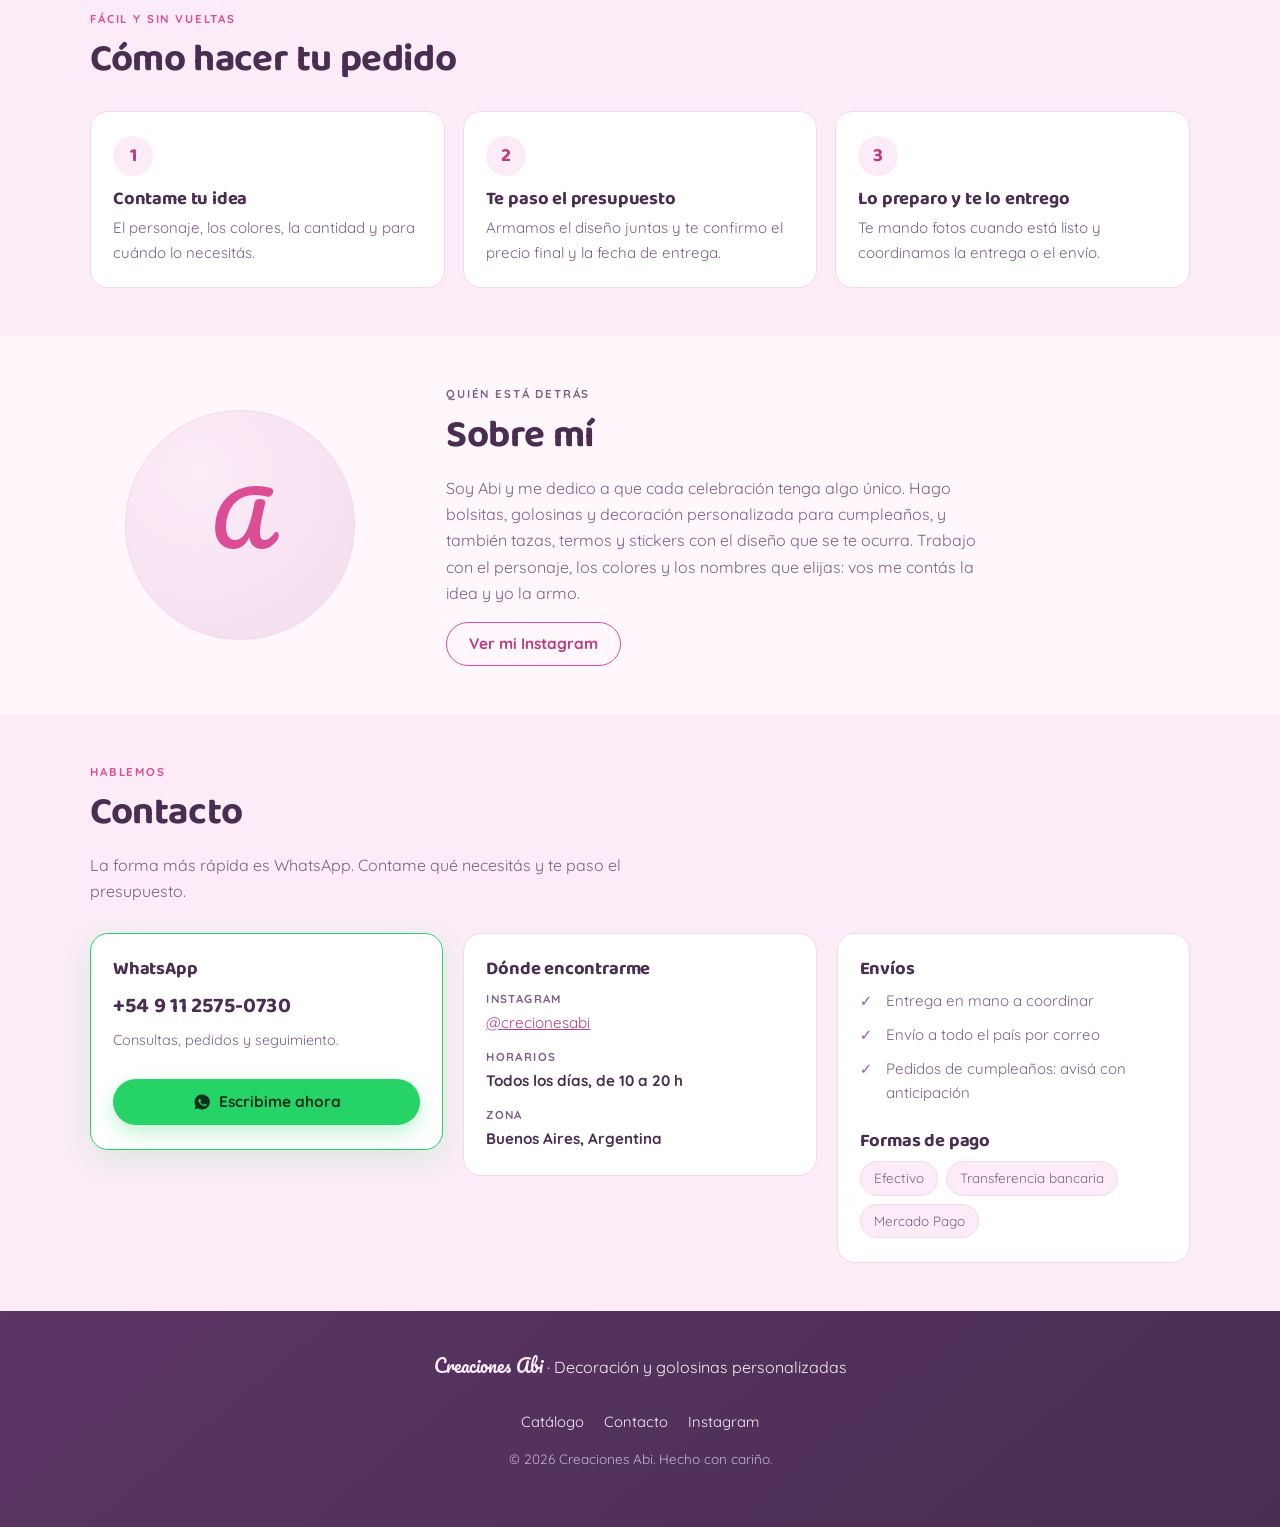
==== commit 8d15803b: "Apuntar los metadatos a la dirección publicada y pasar la imagen de compartir a PNG El sitio quedó o" ====
--- a/index.html
+++ b/index.html
@@ -8,7 +8,7 @@
 <meta name="theme-color" content="#DB4E96">
 <link rel="icon" href="assets/img/favicon.svg" type="image/svg+xml">
 <link rel="apple-touch-icon" href="assets/img/favicon.svg">
-<link rel="canonical" href="https://creaciones-abi.vercel.app/">
+<link rel="canonical" href="https://creacionesabi.vercel.app/">
 
 <!-- Cómo se ve el link al compartirlo por WhatsApp / Instagram -->
 <meta property="og:type" content="website">
@@ -16,9 +16,13 @@
 <meta property="og:site_name" content="Creaciones Abi">
 <meta property="og:title" content="Creaciones Abi · Hacemos que cada celebración sea especial">
 <meta property="og:description" content="Bolsitas, golosinas y decoración personalizada para cumpleaños. Tazas, termos y stickers. Mirá el catálogo y pedí por WhatsApp.">
-<meta property="og:url" content="https://creaciones-abi.vercel.app/">
-<meta property="og:image" content="https://creaciones-abi.vercel.app/assets/img/og-image.svg">
+<meta property="og:url" content="https://creacionesabi.vercel.app/">
+<meta property="og:image" content="https://creacionesabi.vercel.app/assets/img/og-image.png">
+<meta property="og:image:width" content="1200">
+<meta property="og:image:height" content="630">
+<meta property="og:image:alt" content="Creaciones Abi · Decoración y golosinas personalizadas">
 <meta name="twitter:card" content="summary_large_image">
+<meta name="twitter:image" content="https://creacionesabi.vercel.app/assets/img/og-image.png">
 
 <link rel="preload" href="assets/fonts/quicksand-latin.woff2" as="font" type="font/woff2" crossorigin>
 <link rel="preload" href="assets/fonts/baloo2-latin.woff2" as="font" type="font/woff2" crossorigin>
